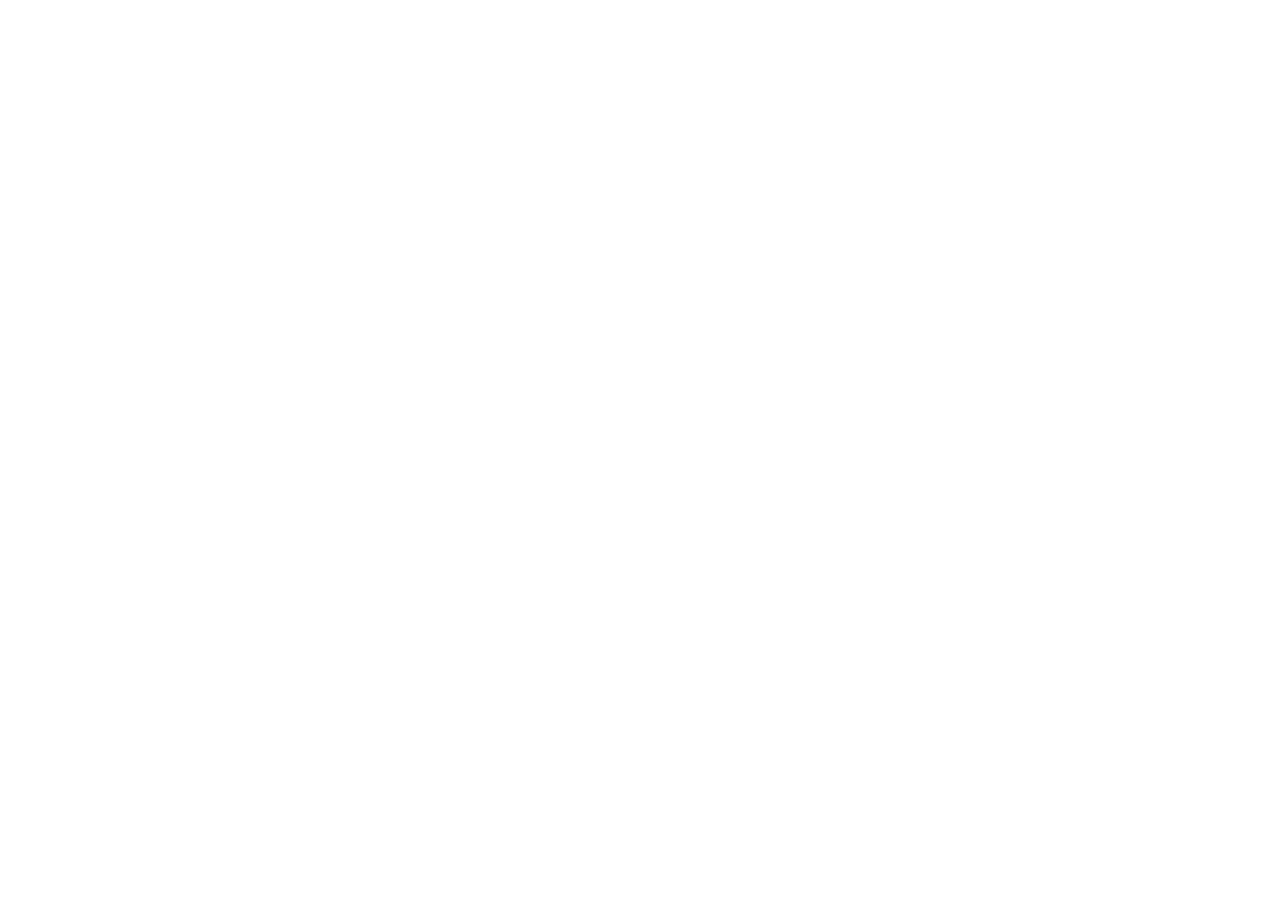
==== index.html @ 5454e30f "Release" ====
<!doctype html><html lang="en"><head><meta charset="utf-8"><meta name="viewport" content="width=device-width,initial-scale=1,shrink-to-fit=no"><meta name="theme-color" content="#000000"><link rel="manifest" href="/manifest.json"><link href="https://fonts.googleapis.com/css?family=Comfortaa" rel="stylesheet"><link rel="stylesheet" href="https://use.fontawesome.com/releases/v5.6.3/css/all.css" integrity="sha384-UHRtZLI+pbxtHCWp1t77Bi1L4ZtiqrqD80Kn4Z8NTSRyMA2Fd33n5dQ8lWUE00s/" crossorigin="anonymous"><title>Healthy Gym</title><script>!function(){var i=100;function n(){for(var n,t,o=document.querySelectorAll("*:not(.animate-in-done)[class^='animate-in'], *:not(.animate-in-done)[class*=' animate-in']"),e=0;e<o.length;e++)n=o[e],void 0,0<=(t=n.getBoundingClientRect()).top+i&&t.top+i<=window.innerHeight||0<=t.bottom+i&&t.bottom+i<=window.innerHeight||t.top+i<0&&t.bottom+i>window.innerHeight?(o[e].classList.remove("out-of-viewport"),o[e].classList.add("animate-in-done")):o[e].classList.add("out-of-viewport")}document.addEventListener("DOMContentLoaded",n),window.addEventListener("scroll",n)}()</script><link href="/static/css/main.126fe370.chunk.css" rel="stylesheet"></head><body><noscript>You need to enable JavaScript to run this app.</noscript><div id="root"></div><script>!function(l){function e(e){for(var r,t,n=e[0],o=e[1],u=e[2],f=0,i=[];f<n.length;f++)t=n[f],p[t]&&i.push(p[t][0]),p[t]=0;for(r in o)Object.prototype.hasOwnProperty.call(o,r)&&(l[r]=o[r]);for(s&&s(e);i.length;)i.shift()();return c.push.apply(c,u||[]),a()}function a(){for(var e,r=0;r<c.length;r++){for(var t=c[r],n=!0,o=1;o<t.length;o++){var u=t[o];0!==p[u]&&(n=!1)}n&&(c.splice(r--,1),e=f(f.s=t[0]))}return e}var t={},p={2:0},c=[];function f(e){if(t[e])return t[e].exports;var r=t[e]={i:e,l:!1,exports:{}};return l[e].call(r.exports,r,r.exports,f),r.l=!0,r.exports}f.m=l,f.c=t,f.d=function(e,r,t){f.o(e,r)||Object.defineProperty(e,r,{enumerable:!0,get:t})},f.r=function(e){"undefined"!=typeof Symbol&&Symbol.toStringTag&&Object.defineProperty(e,Symbol.toStringTag,{value:"Module"}),Object.defineProperty(e,"__esModule",{value:!0})},f.t=function(r,e){if(1&e&&(r=f(r)),8&e)return r;if(4&e&&"object"==typeof r&&r&&r.__esModule)return r;var t=Object.create(null);if(f.r(t),Object.defineProperty(t,"default",{enumerable:!0,value:r}),2&e&&"string"!=typeof r)for(var n in r)f.d(t,n,function(e){return r[e]}.bind(null,n));return t},f.n=function(e){var r=e&&e.__esModule?function(){return e.default}:function(){return e};return f.d(r,"a",r),r},f.o=function(e,r){return Object.prototype.hasOwnProperty.call(e,r)},f.p="/";var r=window.webpackJsonp=window.webpackJsonp||[],n=r.push.bind(r);r.push=e,r=r.slice();for(var o=0;o<r.length;o++)e(r[o]);var s=n;a()}([])</script><script src="/static/js/1.b391a55a.chunk.js"></script><script src="/static/js/main.8b184a71.chunk.js"></script></body><script src="https://code.jquery.com/jquery-3.3.1.min.js"></script><script src="https://cdnjs.cloudflare.com/ajax/libs/popper.js/1.14.3/umd/popper.min.js" integrity="sha384-ZMP7rVo3mIykV+2+9J3UJ46jBk0WLaUAdn689aCwoqbBJiSnjAK/l8WvCWPIPm49" crossorigin="anonymous"></script><script src="https://stackpath.bootstrapcdn.com/bootstrap/4.1.3/js/bootstrap.min.js" integrity="sha384-ChfqqxuZUCnJSK3+MXmPNIyE6ZbWh2IMqE241rYiqJxyMiZ6OW/JmZQ5stwEULTy" crossorigin="anonymous"></script></html>
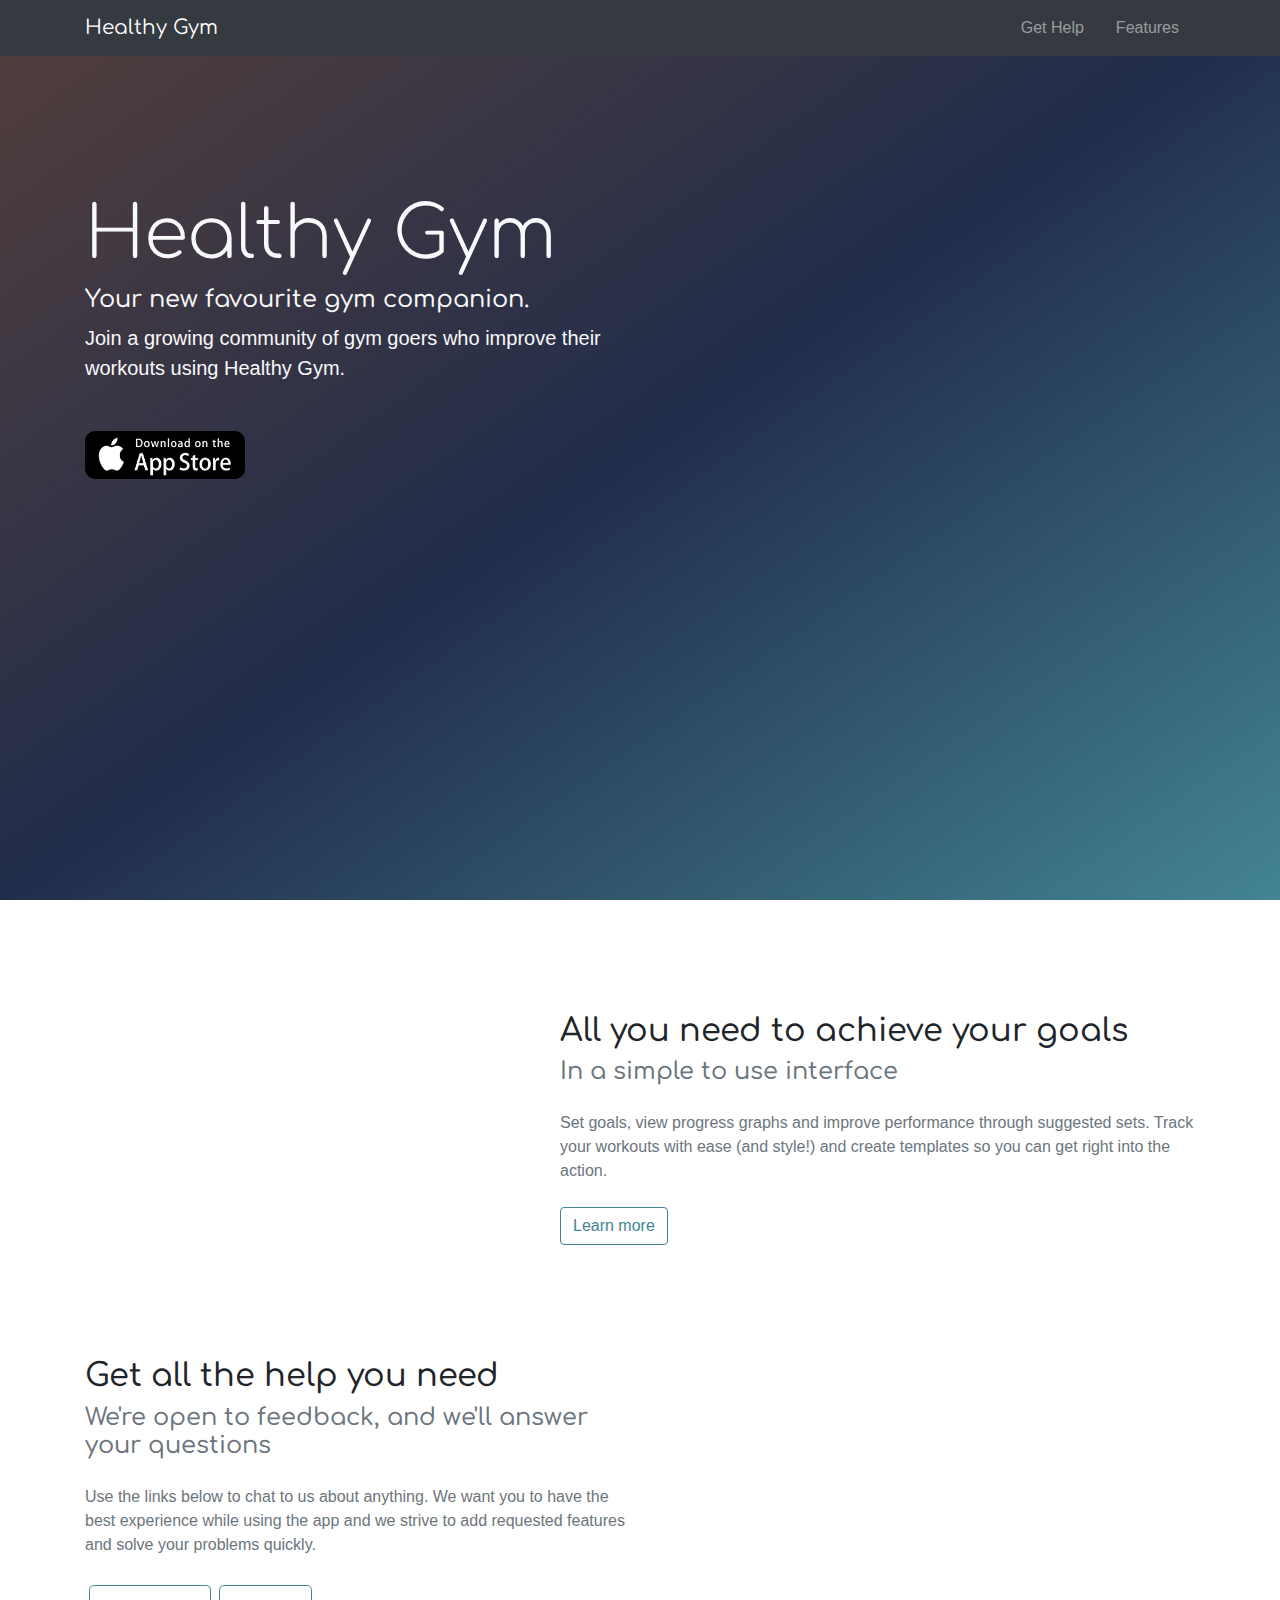
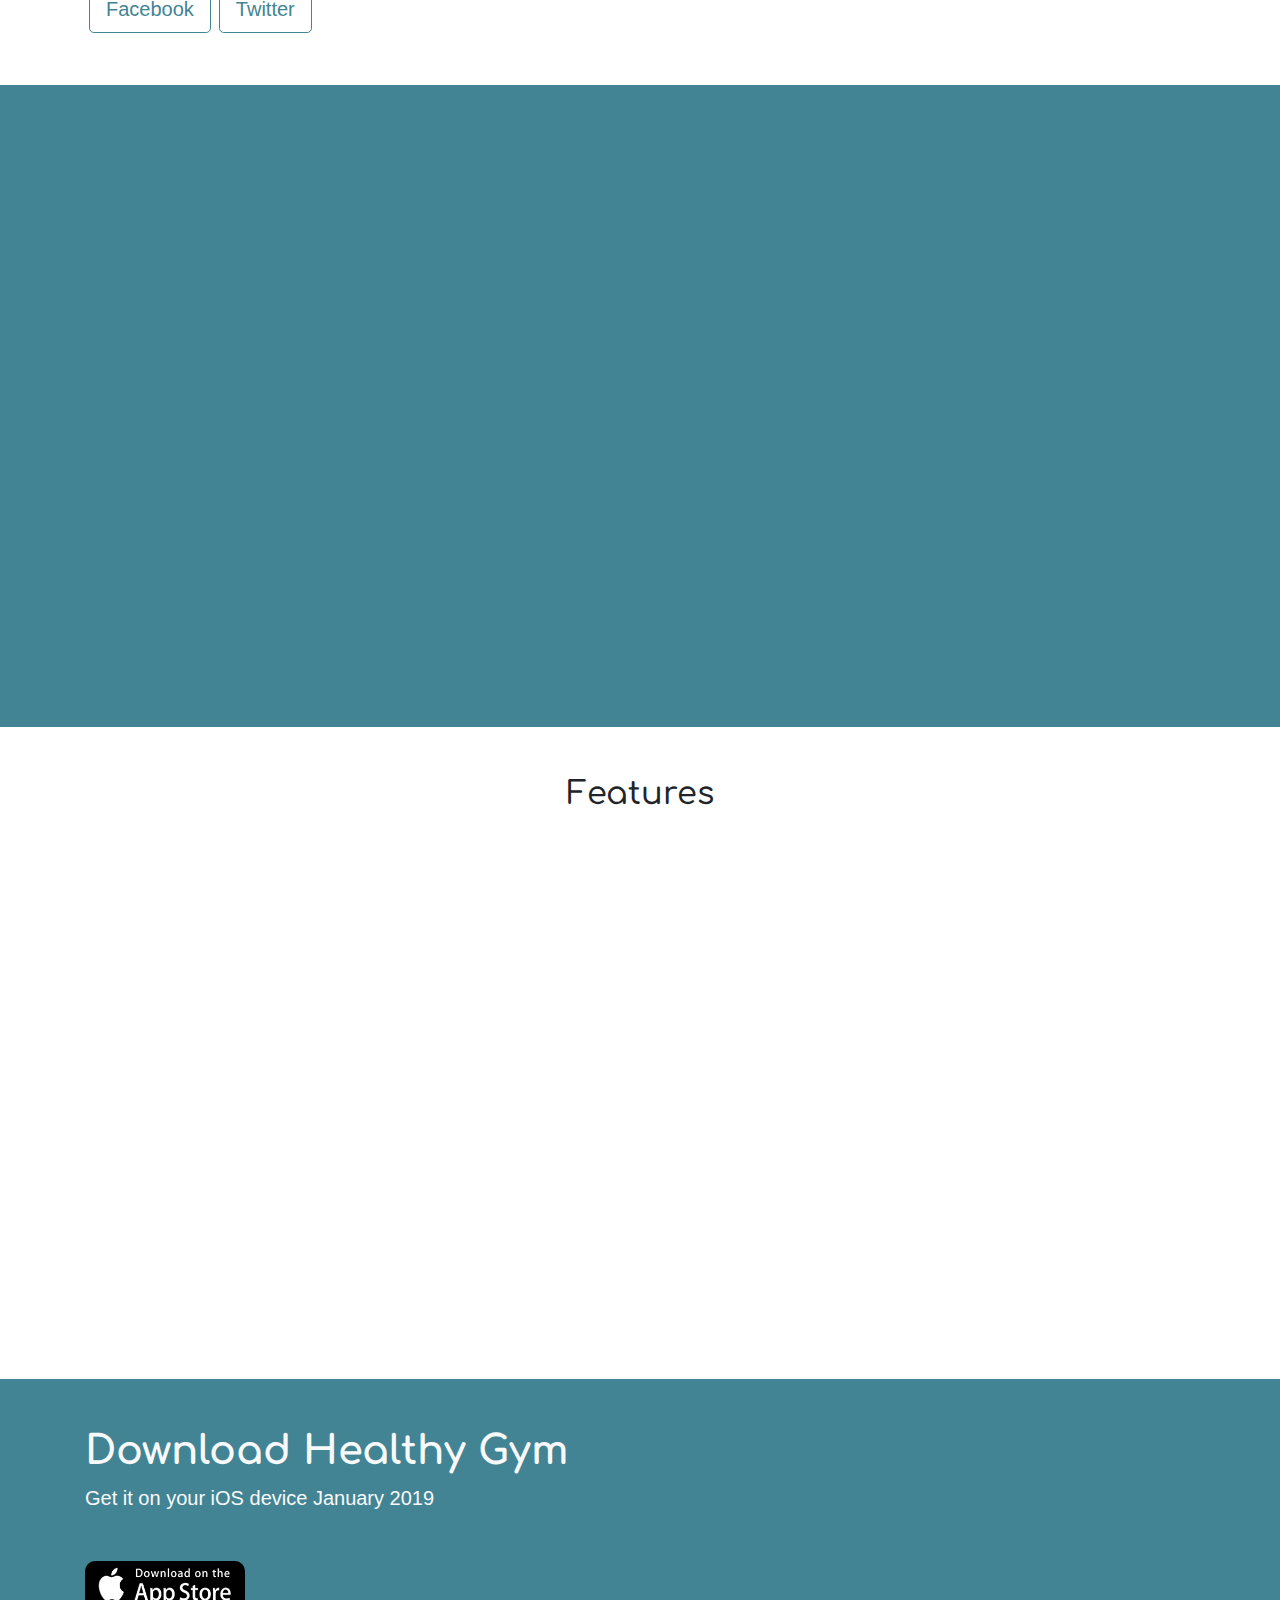
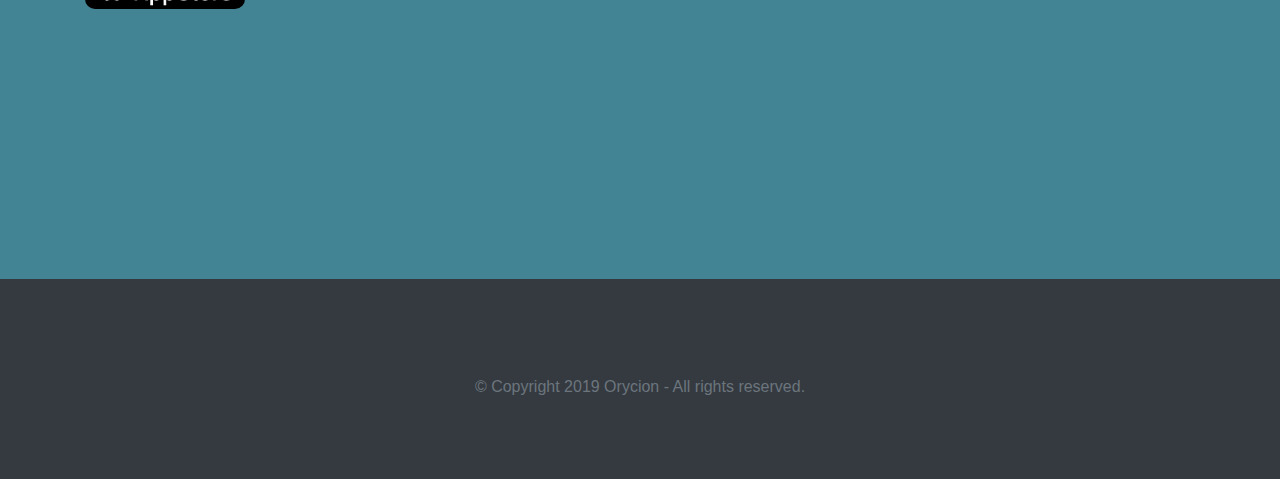
==== commit 1cf54003: "Updates" ====
--- a/index.html
+++ b/index.html
@@ -1 +1 @@
-<!doctype html><html lang="en"><head><meta charset="utf-8"><meta name="viewport" content="width=device-width,initial-scale=1,shrink-to-fit=no"><meta name="theme-color" content="#000000"><link rel="manifest" href="/manifest.json"><link href="https://fonts.googleapis.com/css?family=Comfortaa" rel="stylesheet"><link rel="stylesheet" href="https://use.fontawesome.com/releases/v5.6.3/css/all.css" integrity="sha384-UHRtZLI+pbxtHCWp1t77Bi1L4ZtiqrqD80Kn4Z8NTSRyMA2Fd33n5dQ8lWUE00s/" crossorigin="anonymous"><title>Healthy Gym</title><script>!function(){var i=100;function n(){for(var n,t,o=document.querySelectorAll("*:not(.animate-in-done)[class^='animate-in'], *:not(.animate-in-done)[class*=' animate-in']"),e=0;e<o.length;e++)n=o[e],void 0,0<=(t=n.getBoundingClientRect()).top+i&&t.top+i<=window.innerHeight||0<=t.bottom+i&&t.bottom+i<=window.innerHeight||t.top+i<0&&t.bottom+i>window.innerHeight?(o[e].classList.remove("out-of-viewport"),o[e].classList.add("animate-in-done")):o[e].classList.add("out-of-viewport")}document.addEventListener("DOMContentLoaded",n),window.addEventListener("scroll",n)}()</script><link href="/static/css/main.126fe370.chunk.css" rel="stylesheet"></head><body><noscript>You need to enable JavaScript to run this app.</noscript><div id="root"></div><script>!function(l){function e(e){for(var r,t,n=e[0],o=e[1],u=e[2],f=0,i=[];f<n.length;f++)t=n[f],p[t]&&i.push(p[t][0]),p[t]=0;for(r in o)Object.prototype.hasOwnProperty.call(o,r)&&(l[r]=o[r]);for(s&&s(e);i.length;)i.shift()();return c.push.apply(c,u||[]),a()}function a(){for(var e,r=0;r<c.length;r++){for(var t=c[r],n=!0,o=1;o<t.length;o++){var u=t[o];0!==p[u]&&(n=!1)}n&&(c.splice(r--,1),e=f(f.s=t[0]))}return e}var t={},p={2:0},c=[];function f(e){if(t[e])return t[e].exports;var r=t[e]={i:e,l:!1,exports:{}};return l[e].call(r.exports,r,r.exports,f),r.l=!0,r.exports}f.m=l,f.c=t,f.d=function(e,r,t){f.o(e,r)||Object.defineProperty(e,r,{enumerable:!0,get:t})},f.r=function(e){"undefined"!=typeof Symbol&&Symbol.toStringTag&&Object.defineProperty(e,Symbol.toStringTag,{value:"Module"}),Object.defineProperty(e,"__esModule",{value:!0})},f.t=function(r,e){if(1&e&&(r=f(r)),8&e)return r;if(4&e&&"object"==typeof r&&r&&r.__esModule)return r;var t=Object.create(null);if(f.r(t),Object.defineProperty(t,"default",{enumerable:!0,value:r}),2&e&&"string"!=typeof r)for(var n in r)f.d(t,n,function(e){return r[e]}.bind(null,n));return t},f.n=function(e){var r=e&&e.__esModule?function(){return e.default}:function(){return e};return f.d(r,"a",r),r},f.o=function(e,r){return Object.prototype.hasOwnProperty.call(e,r)},f.p="/";var r=window.webpackJsonp=window.webpackJsonp||[],n=r.push.bind(r);r.push=e,r=r.slice();for(var o=0;o<r.length;o++)e(r[o]);var s=n;a()}([])</script><script src="/static/js/1.b391a55a.chunk.js"></script><script src="/static/js/main.8b184a71.chunk.js"></script></body><script src="https://code.jquery.com/jquery-3.3.1.min.js"></script><script src="https://cdnjs.cloudflare.com/ajax/libs/popper.js/1.14.3/umd/popper.min.js" integrity="sha384-ZMP7rVo3mIykV+2+9J3UJ46jBk0WLaUAdn689aCwoqbBJiSnjAK/l8WvCWPIPm49" crossorigin="anonymous"></script><script src="https://stackpath.bootstrapcdn.com/bootstrap/4.1.3/js/bootstrap.min.js" integrity="sha384-ChfqqxuZUCnJSK3+MXmPNIyE6ZbWh2IMqE241rYiqJxyMiZ6OW/JmZQ5stwEULTy" crossorigin="anonymous"></script></html>+<!doctype html><html lang="en"><head><meta charset="utf-8"><meta name="viewport" content="width=device-width,initial-scale=1,shrink-to-fit=no"><meta name="theme-color" content="#000000"><link rel="manifest" href="/manifest.json"><link href="https://fonts.googleapis.com/css?family=Comfortaa" rel="stylesheet"><link rel="stylesheet" href="https://use.fontawesome.com/releases/v5.6.3/css/all.css" integrity="sha384-UHRtZLI+pbxtHCWp1t77Bi1L4ZtiqrqD80Kn4Z8NTSRyMA2Fd33n5dQ8lWUE00s/" crossorigin="anonymous"><title>Healthy Gym</title><script>!function(){var i=100;function n(){for(var n,t,o=document.querySelectorAll("*:not(.animate-in-done)[class^='animate-in'], *:not(.animate-in-done)[class*=' animate-in']"),e=0;e<o.length;e++)n=o[e],void 0,0<=(t=n.getBoundingClientRect()).top+i&&t.top+i<=window.innerHeight||0<=t.bottom+i&&t.bottom+i<=window.innerHeight||t.top+i<0&&t.bottom+i>window.innerHeight?(o[e].classList.remove("out-of-viewport"),o[e].classList.add("animate-in-done")):o[e].classList.add("out-of-viewport")}document.addEventListener("DOMContentLoaded",n),window.addEventListener("scroll",n)}()</script><script async src="https://www.googletagmanager.com/gtag/js?id=UA-132770025-1"></script><script>function gtag(){dataLayer.push(arguments)}window.dataLayer=window.dataLayer||[],gtag("js",new Date),gtag("config","UA-132770025-1")</script><link href="/static/css/main.637560a3.chunk.css" rel="stylesheet"></head><body><noscript>You need to enable JavaScript to run this app.</noscript><div id="root"></div><script>!function(f){function e(e){for(var t,r,n=e[0],o=e[1],u=e[2],l=0,a=[];l<n.length;l++)r=n[l],Object.prototype.hasOwnProperty.call(p,r)&&p[r]&&a.push(p[r][0]),p[r]=0;for(t in o)Object.prototype.hasOwnProperty.call(o,t)&&(f[t]=o[t]);for(s&&s(e);a.length;)a.shift()();return c.push.apply(c,u||[]),i()}function i(){for(var e,t=0;t<c.length;t++){for(var r=c[t],n=!0,o=1;o<r.length;o++){var u=r[o];0!==p[u]&&(n=!1)}n&&(c.splice(t--,1),e=l(l.s=r[0]))}return e}var r={},p={1:0},c=[];function l(e){if(r[e])return r[e].exports;var t=r[e]={i:e,l:!1,exports:{}};return f[e].call(t.exports,t,t.exports,l),t.l=!0,t.exports}l.m=f,l.c=r,l.d=function(e,t,r){l.o(e,t)||Object.defineProperty(e,t,{enumerable:!0,get:r})},l.r=function(e){"undefined"!=typeof Symbol&&Symbol.toStringTag&&Object.defineProperty(e,Symbol.toStringTag,{value:"Module"}),Object.defineProperty(e,"__esModule",{value:!0})},l.t=function(t,e){if(1&e&&(t=l(t)),8&e)return t;if(4&e&&"object"==typeof t&&t&&t.__esModule)return t;var r=Object.create(null);if(l.r(r),Object.defineProperty(r,"default",{enumerable:!0,value:t}),2&e&&"string"!=typeof t)for(var n in t)l.d(r,n,function(e){return t[e]}.bind(null,n));return r},l.n=function(e){var t=e&&e.__esModule?function(){return e.default}:function(){return e};return l.d(t,"a",t),t},l.o=function(e,t){return Object.prototype.hasOwnProperty.call(e,t)},l.p="/";var t=this["webpackJsonphealthy-gym"]=this["webpackJsonphealthy-gym"]||[],n=t.push.bind(t);t.push=e,t=t.slice();for(var o=0;o<t.length;o++)e(t[o]);var s=n;i()}([])</script><script src="/static/js/2.957ce3dd.chunk.js"></script><script src="/static/js/main.bd33fa80.chunk.js"></script></body><script src="https://code.jquery.com/jquery-3.3.1.min.js"></script><script src="https://cdnjs.cloudflare.com/ajax/libs/popper.js/1.14.3/umd/popper.min.js" integrity="sha384-ZMP7rVo3mIykV+2+9J3UJ46jBk0WLaUAdn689aCwoqbBJiSnjAK/l8WvCWPIPm49" crossorigin="anonymous"></script><script src="https://stackpath.bootstrapcdn.com/bootstrap/4.1.3/js/bootstrap.min.js" integrity="sha384-ChfqqxuZUCnJSK3+MXmPNIyE6ZbWh2IMqE241rYiqJxyMiZ6OW/JmZQ5stwEULTy" crossorigin="anonymous"></script></html>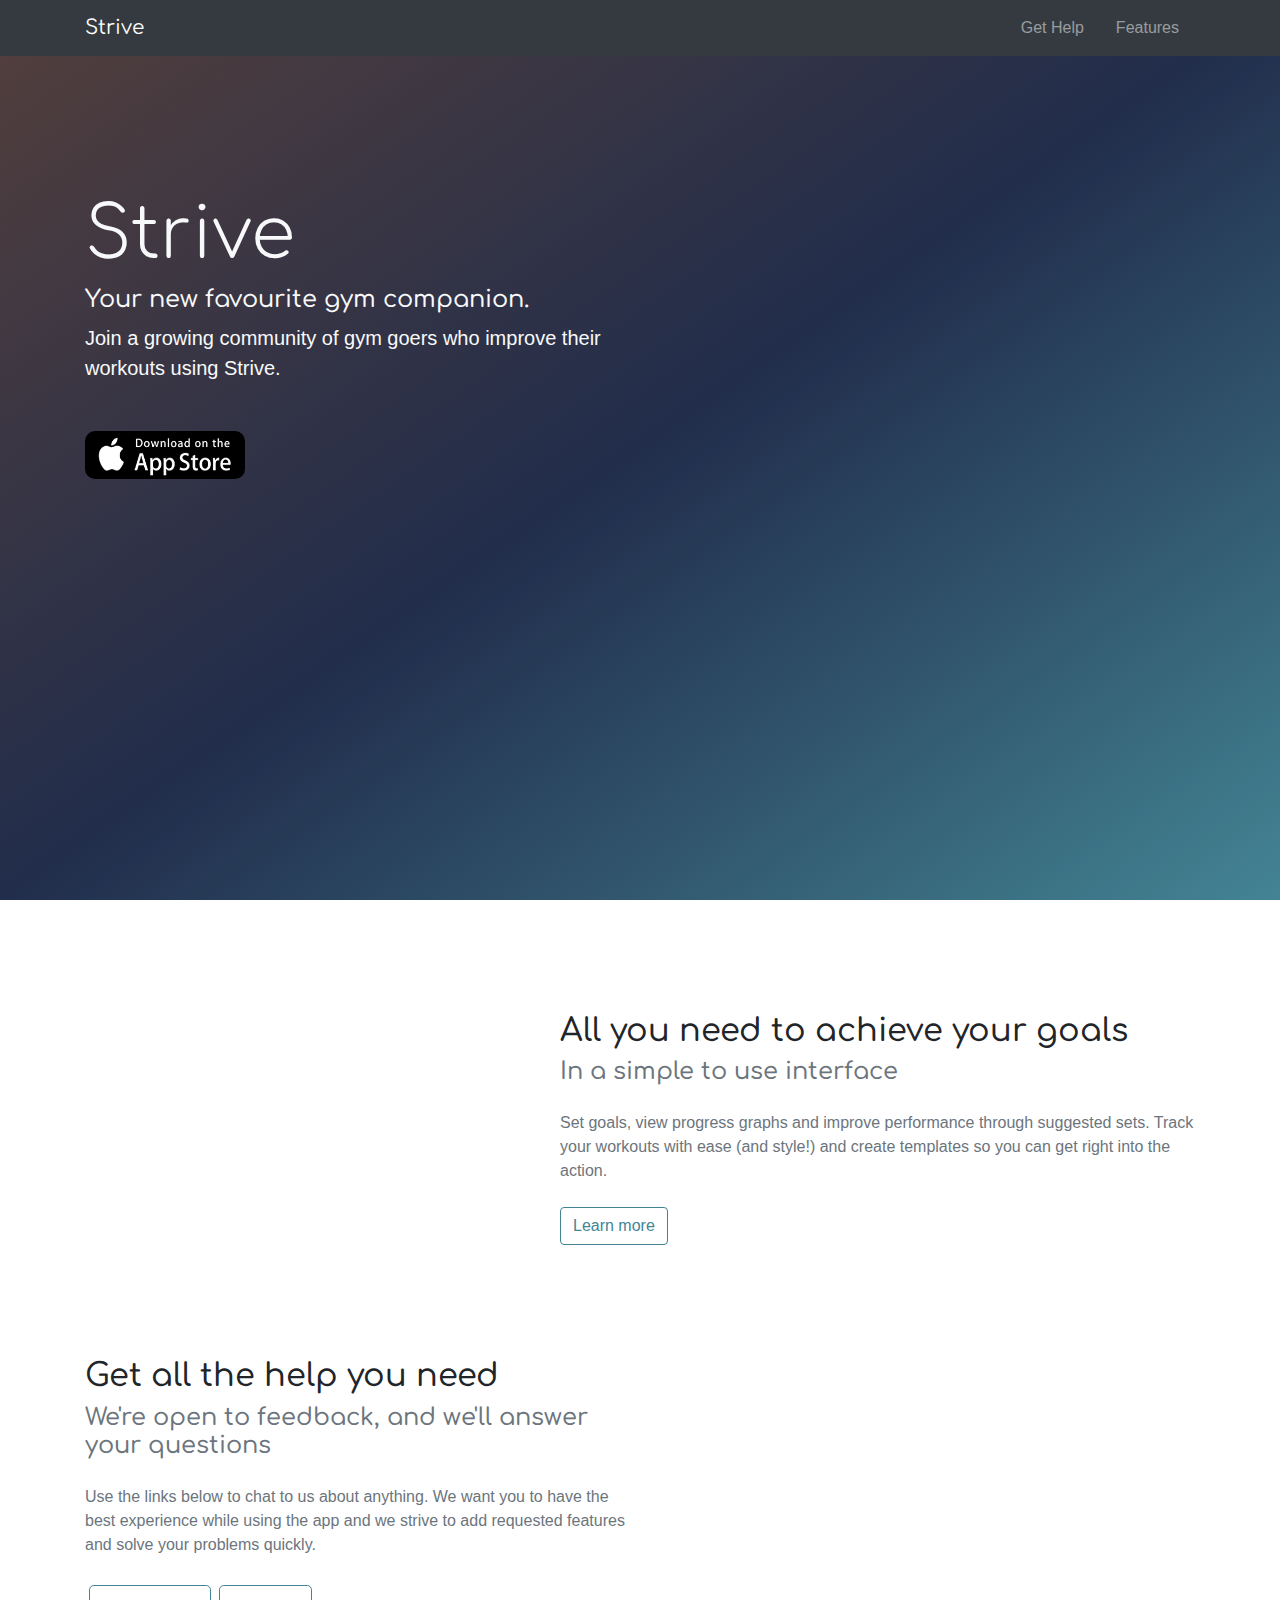
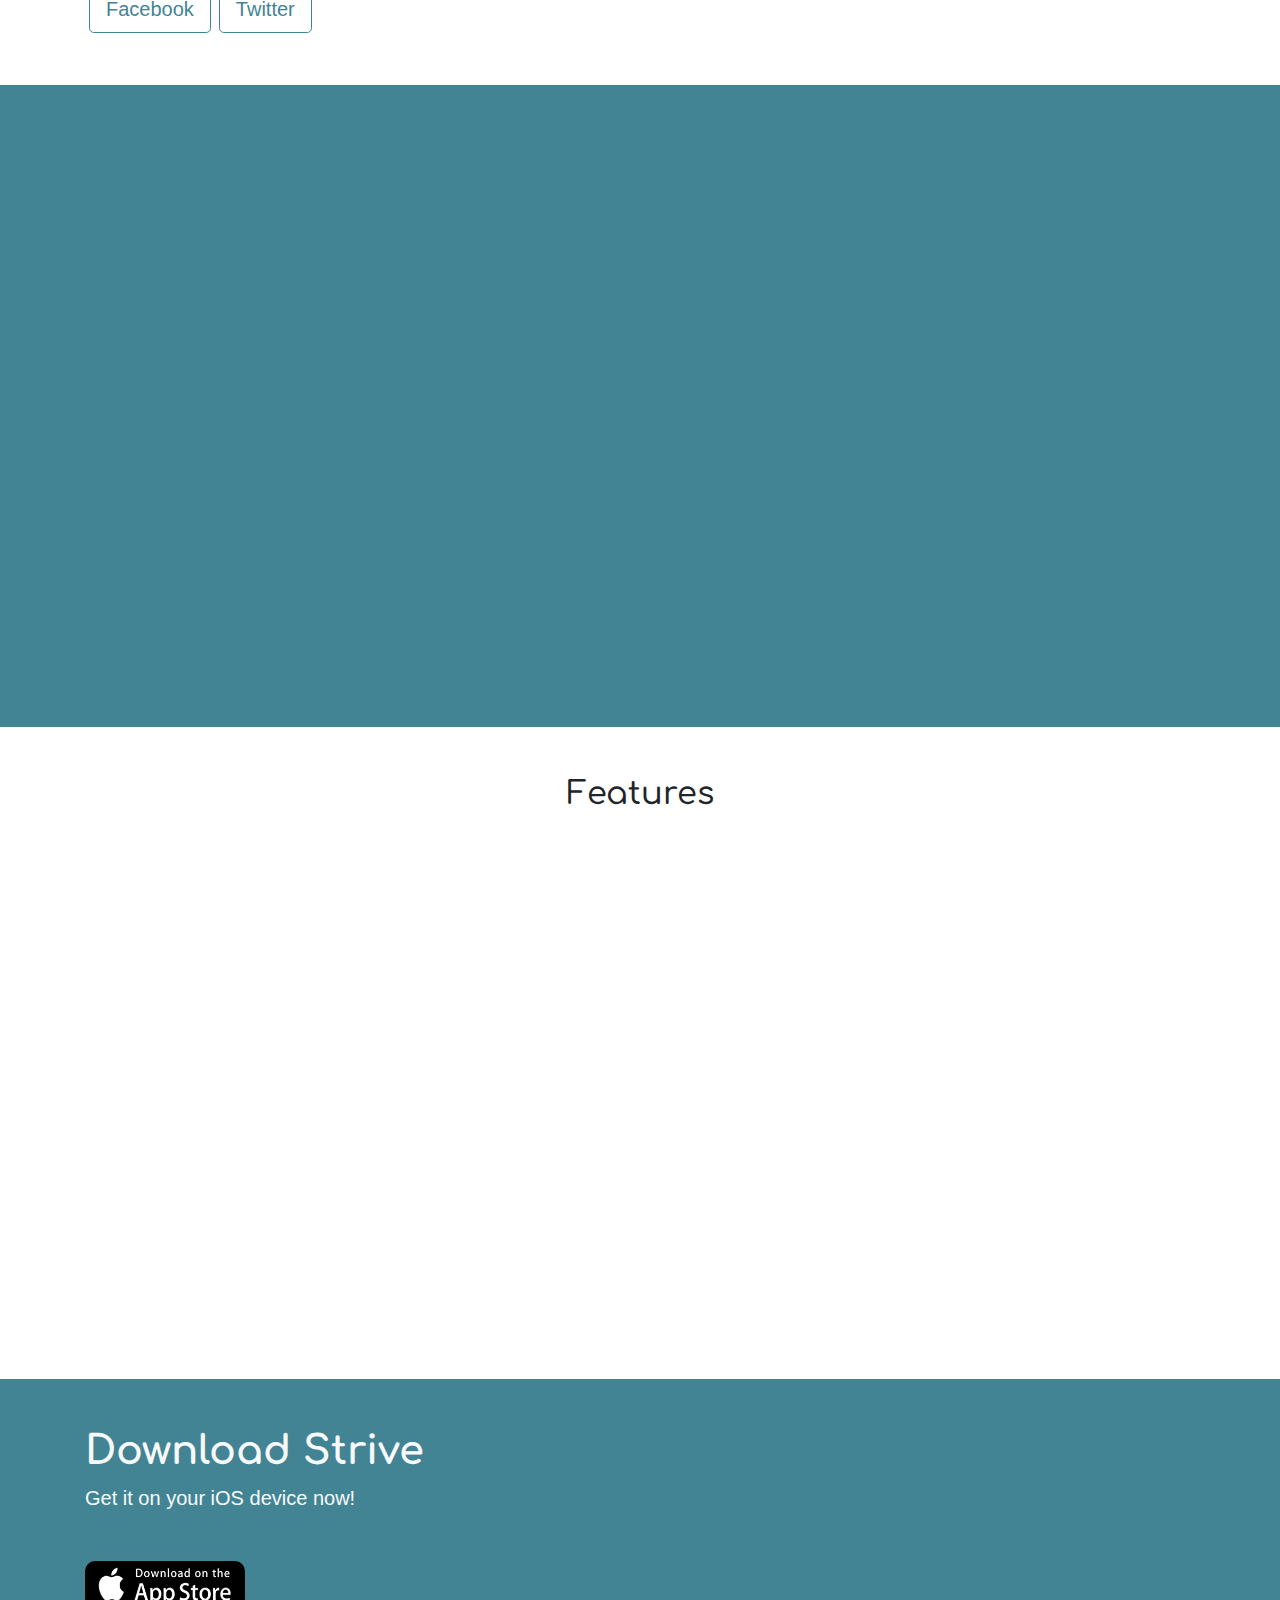
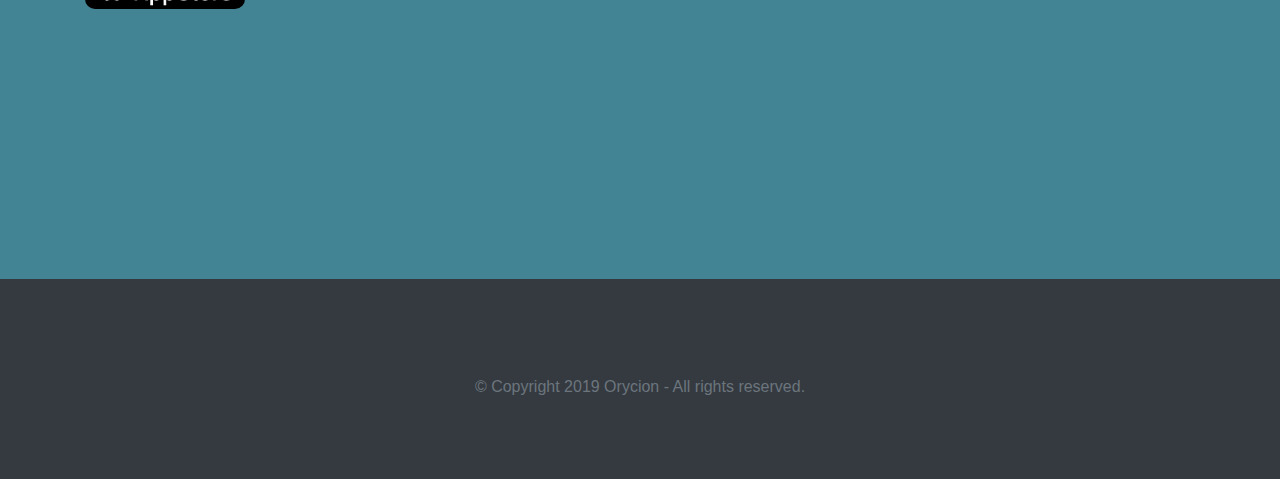
==== commit 5152639f: "Updates" ====
--- a/index.html
+++ b/index.html
@@ -1 +1 @@
-<!doctype html><html lang="en"><head><meta charset="utf-8"><meta name="viewport" content="width=device-width,initial-scale=1,shrink-to-fit=no"><meta name="theme-color" content="#000000"><link rel="manifest" href="/manifest.json"><link href="https://fonts.googleapis.com/css?family=Comfortaa" rel="stylesheet"><link rel="stylesheet" href="https://use.fontawesome.com/releases/v5.6.3/css/all.css" integrity="sha384-UHRtZLI+pbxtHCWp1t77Bi1L4ZtiqrqD80Kn4Z8NTSRyMA2Fd33n5dQ8lWUE00s/" crossorigin="anonymous"><title>Healthy Gym</title><script>!function(){var i=100;function n(){for(var n,t,o=document.querySelectorAll("*:not(.animate-in-done)[class^='animate-in'], *:not(.animate-in-done)[class*=' animate-in']"),e=0;e<o.length;e++)n=o[e],void 0,0<=(t=n.getBoundingClientRect()).top+i&&t.top+i<=window.innerHeight||0<=t.bottom+i&&t.bottom+i<=window.innerHeight||t.top+i<0&&t.bottom+i>window.innerHeight?(o[e].classList.remove("out-of-viewport"),o[e].classList.add("animate-in-done")):o[e].classList.add("out-of-viewport")}document.addEventListener("DOMContentLoaded",n),window.addEventListener("scroll",n)}()</script><script async src="https://www.googletagmanager.com/gtag/js?id=UA-132770025-1"></script><script>function gtag(){dataLayer.push(arguments)}window.dataLayer=window.dataLayer||[],gtag("js",new Date),gtag("config","UA-132770025-1")</script><link href="/static/css/main.637560a3.chunk.css" rel="stylesheet"></head><body><noscript>You need to enable JavaScript to run this app.</noscript><div id="root"></div><script>!function(f){function e(e){for(var t,r,n=e[0],o=e[1],u=e[2],l=0,a=[];l<n.length;l++)r=n[l],Object.prototype.hasOwnProperty.call(p,r)&&p[r]&&a.push(p[r][0]),p[r]=0;for(t in o)Object.prototype.hasOwnProperty.call(o,t)&&(f[t]=o[t]);for(s&&s(e);a.length;)a.shift()();return c.push.apply(c,u||[]),i()}function i(){for(var e,t=0;t<c.length;t++){for(var r=c[t],n=!0,o=1;o<r.length;o++){var u=r[o];0!==p[u]&&(n=!1)}n&&(c.splice(t--,1),e=l(l.s=r[0]))}return e}var r={},p={1:0},c=[];function l(e){if(r[e])return r[e].exports;var t=r[e]={i:e,l:!1,exports:{}};return f[e].call(t.exports,t,t.exports,l),t.l=!0,t.exports}l.m=f,l.c=r,l.d=function(e,t,r){l.o(e,t)||Object.defineProperty(e,t,{enumerable:!0,get:r})},l.r=function(e){"undefined"!=typeof Symbol&&Symbol.toStringTag&&Object.defineProperty(e,Symbol.toStringTag,{value:"Module"}),Object.defineProperty(e,"__esModule",{value:!0})},l.t=function(t,e){if(1&e&&(t=l(t)),8&e)return t;if(4&e&&"object"==typeof t&&t&&t.__esModule)return t;var r=Object.create(null);if(l.r(r),Object.defineProperty(r,"default",{enumerable:!0,value:t}),2&e&&"string"!=typeof t)for(var n in t)l.d(r,n,function(e){return t[e]}.bind(null,n));return r},l.n=function(e){var t=e&&e.__esModule?function(){return e.default}:function(){return e};return l.d(t,"a",t),t},l.o=function(e,t){return Object.prototype.hasOwnProperty.call(e,t)},l.p="/";var t=this["webpackJsonphealthy-gym"]=this["webpackJsonphealthy-gym"]||[],n=t.push.bind(t);t.push=e,t=t.slice();for(var o=0;o<t.length;o++)e(t[o]);var s=n;i()}([])</script><script src="/static/js/2.957ce3dd.chunk.js"></script><script src="/static/js/main.bd33fa80.chunk.js"></script></body><script src="https://code.jquery.com/jquery-3.3.1.min.js"></script><script src="https://cdnjs.cloudflare.com/ajax/libs/popper.js/1.14.3/umd/popper.min.js" integrity="sha384-ZMP7rVo3mIykV+2+9J3UJ46jBk0WLaUAdn689aCwoqbBJiSnjAK/l8WvCWPIPm49" crossorigin="anonymous"></script><script src="https://stackpath.bootstrapcdn.com/bootstrap/4.1.3/js/bootstrap.min.js" integrity="sha384-ChfqqxuZUCnJSK3+MXmPNIyE6ZbWh2IMqE241rYiqJxyMiZ6OW/JmZQ5stwEULTy" crossorigin="anonymous"></script></html>+<!doctype html><html lang="en"><head><meta charset="utf-8"><meta name="viewport" content="width=device-width,initial-scale=1,shrink-to-fit=no"><meta name="theme-color" content="#000000"><link rel="manifest" href="/manifest.json"><link href="https://fonts.googleapis.com/css?family=Comfortaa" rel="stylesheet"><link rel="stylesheet" href="https://use.fontawesome.com/releases/v5.6.3/css/all.css" integrity="sha384-UHRtZLI+pbxtHCWp1t77Bi1L4ZtiqrqD80Kn4Z8NTSRyMA2Fd33n5dQ8lWUE00s/" crossorigin="anonymous"><title>Strive</title><script>!function(){var i=100;function n(){for(var n,t,o=document.querySelectorAll("*:not(.animate-in-done)[class^='animate-in'], *:not(.animate-in-done)[class*=' animate-in']"),e=0;e<o.length;e++)n=o[e],void 0,0<=(t=n.getBoundingClientRect()).top+i&&t.top+i<=window.innerHeight||0<=t.bottom+i&&t.bottom+i<=window.innerHeight||t.top+i<0&&t.bottom+i>window.innerHeight?(o[e].classList.remove("out-of-viewport"),o[e].classList.add("animate-in-done")):o[e].classList.add("out-of-viewport")}document.addEventListener("DOMContentLoaded",n),window.addEventListener("scroll",n)}()</script><script async src="https://www.googletagmanager.com/gtag/js?id=UA-132770025-1"></script><script>function gtag(){dataLayer.push(arguments)}window.dataLayer=window.dataLayer||[],gtag("js",new Date),gtag("config","UA-132770025-1")</script><link href="/static/css/main.637560a3.chunk.css" rel="stylesheet"></head><body><noscript>You need to enable JavaScript to run this app.</noscript><div id="root"></div><script>!function(l){function e(e){for(var r,t,n=e[0],o=e[1],u=e[2],f=0,i=[];f<n.length;f++)t=n[f],Object.prototype.hasOwnProperty.call(p,t)&&p[t]&&i.push(p[t][0]),p[t]=0;for(r in o)Object.prototype.hasOwnProperty.call(o,r)&&(l[r]=o[r]);for(s&&s(e);i.length;)i.shift()();return c.push.apply(c,u||[]),a()}function a(){for(var e,r=0;r<c.length;r++){for(var t=c[r],n=!0,o=1;o<t.length;o++){var u=t[o];0!==p[u]&&(n=!1)}n&&(c.splice(r--,1),e=f(f.s=t[0]))}return e}var t={},p={1:0},c=[];function f(e){if(t[e])return t[e].exports;var r=t[e]={i:e,l:!1,exports:{}};return l[e].call(r.exports,r,r.exports,f),r.l=!0,r.exports}f.m=l,f.c=t,f.d=function(e,r,t){f.o(e,r)||Object.defineProperty(e,r,{enumerable:!0,get:t})},f.r=function(e){"undefined"!=typeof Symbol&&Symbol.toStringTag&&Object.defineProperty(e,Symbol.toStringTag,{value:"Module"}),Object.defineProperty(e,"__esModule",{value:!0})},f.t=function(r,e){if(1&e&&(r=f(r)),8&e)return r;if(4&e&&"object"==typeof r&&r&&r.__esModule)return r;var t=Object.create(null);if(f.r(t),Object.defineProperty(t,"default",{enumerable:!0,value:r}),2&e&&"string"!=typeof r)for(var n in r)f.d(t,n,function(e){return r[e]}.bind(null,n));return t},f.n=function(e){var r=e&&e.__esModule?function(){return e.default}:function(){return e};return f.d(r,"a",r),r},f.o=function(e,r){return Object.prototype.hasOwnProperty.call(e,r)},f.p="/";var r=this["webpackJsonpstrive-frontend"]=this["webpackJsonpstrive-frontend"]||[],n=r.push.bind(r);r.push=e,r=r.slice();for(var o=0;o<r.length;o++)e(r[o]);var s=n;a()}([])</script><script src="/static/js/2.d9a7db3f.chunk.js"></script><script src="/static/js/main.48a917b1.chunk.js"></script></body><script src="https://code.jquery.com/jquery-3.3.1.min.js"></script><script src="https://cdnjs.cloudflare.com/ajax/libs/popper.js/1.14.3/umd/popper.min.js" integrity="sha384-ZMP7rVo3mIykV+2+9J3UJ46jBk0WLaUAdn689aCwoqbBJiSnjAK/l8WvCWPIPm49" crossorigin="anonymous"></script><script src="https://stackpath.bootstrapcdn.com/bootstrap/4.1.3/js/bootstrap.min.js" integrity="sha384-ChfqqxuZUCnJSK3+MXmPNIyE6ZbWh2IMqE241rYiqJxyMiZ6OW/JmZQ5stwEULTy" crossorigin="anonymous"></script></html>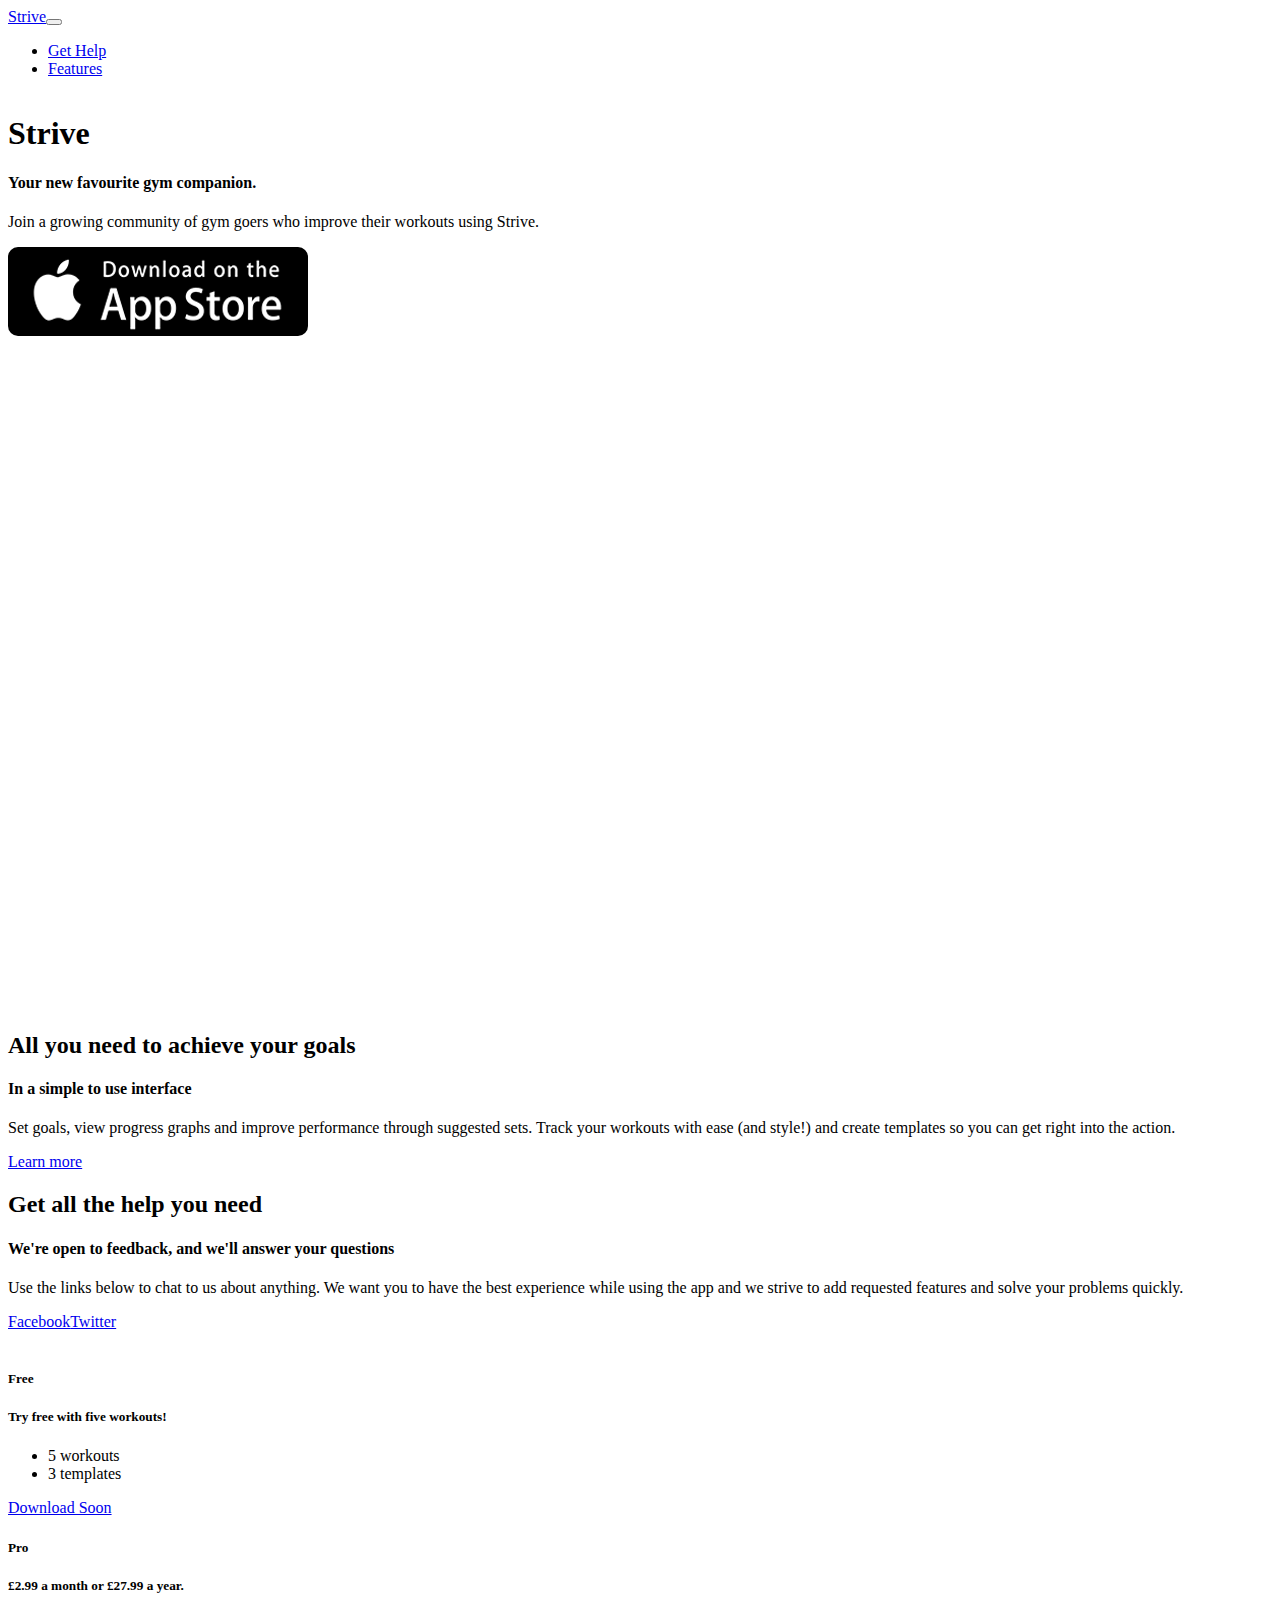
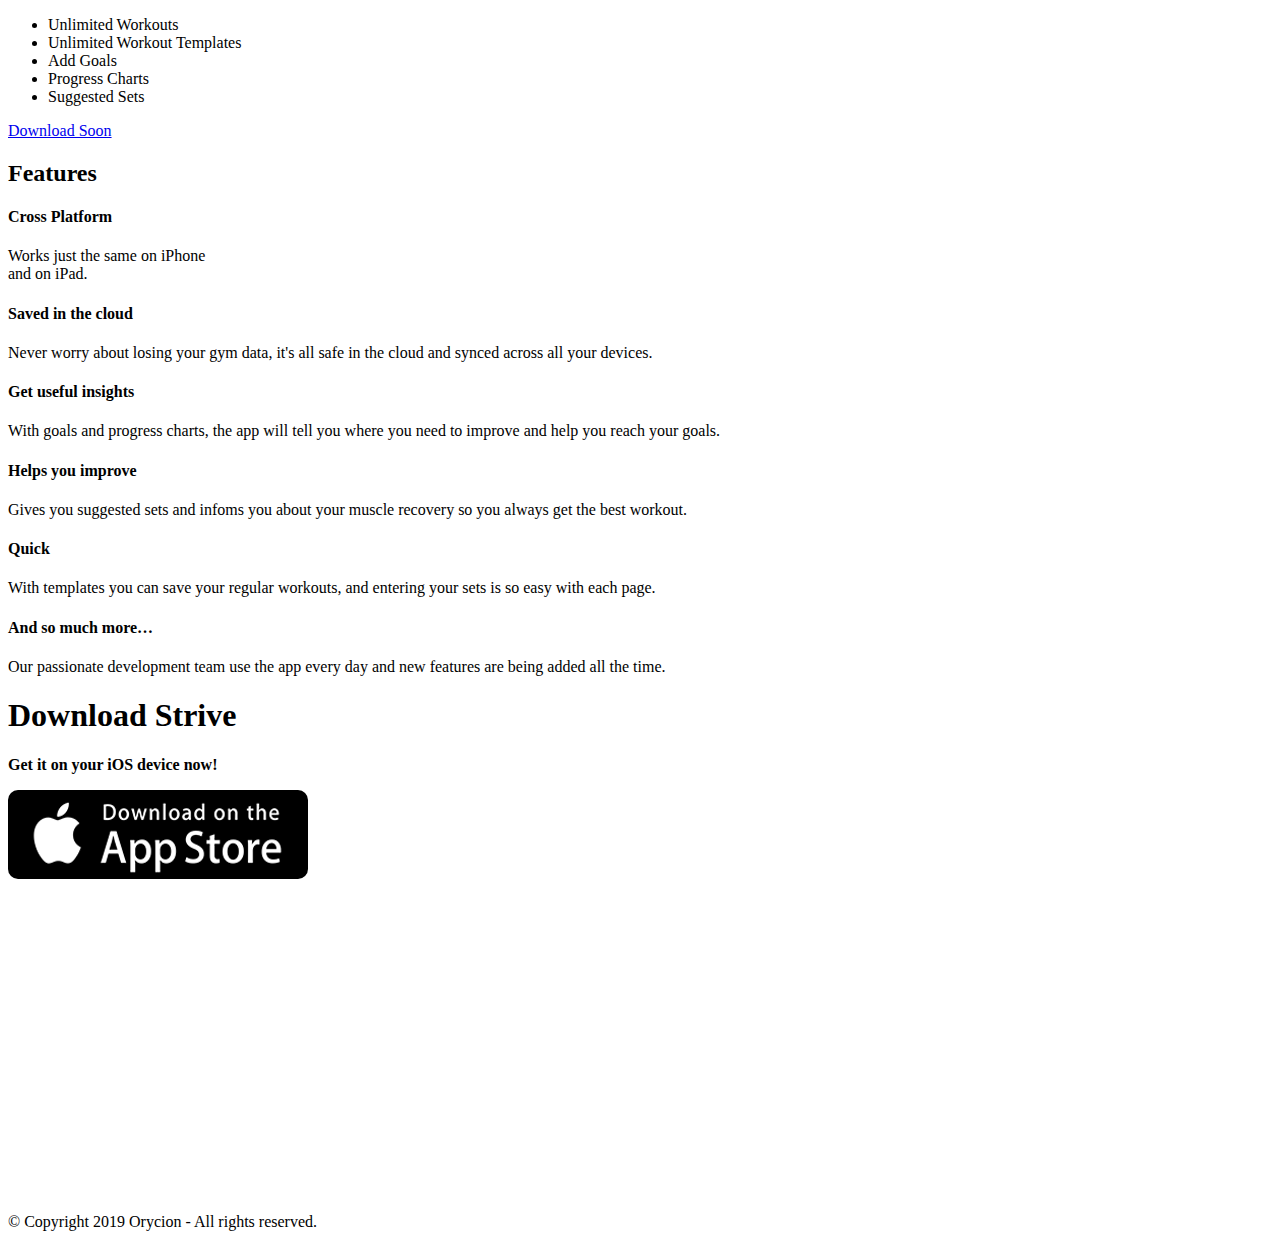
==== commit 54284cb0: "Updates" ====
--- a/index.html
+++ b/index.html
@@ -1 +1 @@
-<!doctype html><html lang="en"><head><meta charset="utf-8"><meta name="viewport" content="width=device-width,initial-scale=1,shrink-to-fit=no"><meta name="theme-color" content="#000000"><link rel="manifest" href="/manifest.json"><link href="https://fonts.googleapis.com/css?family=Comfortaa" rel="stylesheet"><link rel="stylesheet" href="https://use.fontawesome.com/releases/v5.6.3/css/all.css" integrity="sha384-UHRtZLI+pbxtHCWp1t77Bi1L4ZtiqrqD80Kn4Z8NTSRyMA2Fd33n5dQ8lWUE00s/" crossorigin="anonymous"><title>Strive</title><script>!function(){var i=100;function n(){for(var n,t,o=document.querySelectorAll("*:not(.animate-in-done)[class^='animate-in'], *:not(.animate-in-done)[class*=' animate-in']"),e=0;e<o.length;e++)n=o[e],void 0,0<=(t=n.getBoundingClientRect()).top+i&&t.top+i<=window.innerHeight||0<=t.bottom+i&&t.bottom+i<=window.innerHeight||t.top+i<0&&t.bottom+i>window.innerHeight?(o[e].classList.remove("out-of-viewport"),o[e].classList.add("animate-in-done")):o[e].classList.add("out-of-viewport")}document.addEventListener("DOMContentLoaded",n),window.addEventListener("scroll",n)}()</script><script async src="https://www.googletagmanager.com/gtag/js?id=UA-132770025-1"></script><script>function gtag(){dataLayer.push(arguments)}window.dataLayer=window.dataLayer||[],gtag("js",new Date),gtag("config","UA-132770025-1")</script><link href="/static/css/main.637560a3.chunk.css" rel="stylesheet"></head><body><noscript>You need to enable JavaScript to run this app.</noscript><div id="root"></div><script>!function(l){function e(e){for(var r,t,n=e[0],o=e[1],u=e[2],f=0,i=[];f<n.length;f++)t=n[f],Object.prototype.hasOwnProperty.call(p,t)&&p[t]&&i.push(p[t][0]),p[t]=0;for(r in o)Object.prototype.hasOwnProperty.call(o,r)&&(l[r]=o[r]);for(s&&s(e);i.length;)i.shift()();return c.push.apply(c,u||[]),a()}function a(){for(var e,r=0;r<c.length;r++){for(var t=c[r],n=!0,o=1;o<t.length;o++){var u=t[o];0!==p[u]&&(n=!1)}n&&(c.splice(r--,1),e=f(f.s=t[0]))}return e}var t={},p={1:0},c=[];function f(e){if(t[e])return t[e].exports;var r=t[e]={i:e,l:!1,exports:{}};return l[e].call(r.exports,r,r.exports,f),r.l=!0,r.exports}f.m=l,f.c=t,f.d=function(e,r,t){f.o(e,r)||Object.defineProperty(e,r,{enumerable:!0,get:t})},f.r=function(e){"undefined"!=typeof Symbol&&Symbol.toStringTag&&Object.defineProperty(e,Symbol.toStringTag,{value:"Module"}),Object.defineProperty(e,"__esModule",{value:!0})},f.t=function(r,e){if(1&e&&(r=f(r)),8&e)return r;if(4&e&&"object"==typeof r&&r&&r.__esModule)return r;var t=Object.create(null);if(f.r(t),Object.defineProperty(t,"default",{enumerable:!0,value:r}),2&e&&"string"!=typeof r)for(var n in r)f.d(t,n,function(e){return r[e]}.bind(null,n));return t},f.n=function(e){var r=e&&e.__esModule?function(){return e.default}:function(){return e};return f.d(r,"a",r),r},f.o=function(e,r){return Object.prototype.hasOwnProperty.call(e,r)},f.p="/";var r=this["webpackJsonpstrive-frontend"]=this["webpackJsonpstrive-frontend"]||[],n=r.push.bind(r);r.push=e,r=r.slice();for(var o=0;o<r.length;o++)e(r[o]);var s=n;a()}([])</script><script src="/static/js/2.d9a7db3f.chunk.js"></script><script src="/static/js/main.48a917b1.chunk.js"></script></body><script src="https://code.jquery.com/jquery-3.3.1.min.js"></script><script src="https://cdnjs.cloudflare.com/ajax/libs/popper.js/1.14.3/umd/popper.min.js" integrity="sha384-ZMP7rVo3mIykV+2+9J3UJ46jBk0WLaUAdn689aCwoqbBJiSnjAK/l8WvCWPIPm49" crossorigin="anonymous"></script><script src="https://stackpath.bootstrapcdn.com/bootstrap/4.1.3/js/bootstrap.min.js" integrity="sha384-ChfqqxuZUCnJSK3+MXmPNIyE6ZbWh2IMqE241rYiqJxyMiZ6OW/JmZQ5stwEULTy" crossorigin="anonymous"></script></html>+<!doctype html><html lang="en"><head><meta charset="utf-8"><meta name="viewport" content="width=device-width,initial-scale=1,shrink-to-fit=no"><meta name="theme-color" content="#000000"><link rel="manifest" href="/manifest.json"><link href="https://fonts.googleapis.com/css?family=Comfortaa" rel="stylesheet"><link rel="stylesheet" href="https://use.fontawesome.com/releases/v5.6.3/css/all.css" integrity="sha384-UHRtZLI+pbxtHCWp1t77Bi1L4ZtiqrqD80Kn4Z8NTSRyMA2Fd33n5dQ8lWUE00s/" crossorigin="anonymous"><title>Strive</title><script>!function(){var i=100;function n(){for(var n,t,o=document.querySelectorAll("*:not(.animate-in-done)[class^='animate-in'], *:not(.animate-in-done)[class*=' animate-in']"),e=0;e<o.length;e++)n=o[e],void 0,0<=(t=n.getBoundingClientRect()).top+i&&t.top+i<=window.innerHeight||0<=t.bottom+i&&t.bottom+i<=window.innerHeight||t.top+i<0&&t.bottom+i>window.innerHeight?(o[e].classList.remove("out-of-viewport"),o[e].classList.add("animate-in-done")):o[e].classList.add("out-of-viewport")}document.addEventListener("DOMContentLoaded",n),window.addEventListener("scroll",n)}()</script><script async src="https://www.googletagmanager.com/gtag/js?id=UA-132770025-1"></script><script>function gtag(){dataLayer.push(arguments)}window.dataLayer=window.dataLayer||[],gtag("js",new Date),gtag("config","UA-132770025-1")</script><link href="/static/css/main.aae90afc.chunk.css" rel="stylesheet"></head><body><noscript>You need to enable JavaScript to run this app.</noscript><div id="root"></div><script>!function(l){function e(e){for(var r,t,n=e[0],o=e[1],u=e[2],f=0,i=[];f<n.length;f++)t=n[f],Object.prototype.hasOwnProperty.call(p,t)&&p[t]&&i.push(p[t][0]),p[t]=0;for(r in o)Object.prototype.hasOwnProperty.call(o,r)&&(l[r]=o[r]);for(s&&s(e);i.length;)i.shift()();return c.push.apply(c,u||[]),a()}function a(){for(var e,r=0;r<c.length;r++){for(var t=c[r],n=!0,o=1;o<t.length;o++){var u=t[o];0!==p[u]&&(n=!1)}n&&(c.splice(r--,1),e=f(f.s=t[0]))}return e}var t={},p={1:0},c=[];function f(e){if(t[e])return t[e].exports;var r=t[e]={i:e,l:!1,exports:{}};return l[e].call(r.exports,r,r.exports,f),r.l=!0,r.exports}f.m=l,f.c=t,f.d=function(e,r,t){f.o(e,r)||Object.defineProperty(e,r,{enumerable:!0,get:t})},f.r=function(e){"undefined"!=typeof Symbol&&Symbol.toStringTag&&Object.defineProperty(e,Symbol.toStringTag,{value:"Module"}),Object.defineProperty(e,"__esModule",{value:!0})},f.t=function(r,e){if(1&e&&(r=f(r)),8&e)return r;if(4&e&&"object"==typeof r&&r&&r.__esModule)return r;var t=Object.create(null);if(f.r(t),Object.defineProperty(t,"default",{enumerable:!0,value:r}),2&e&&"string"!=typeof r)for(var n in r)f.d(t,n,function(e){return r[e]}.bind(null,n));return t},f.n=function(e){var r=e&&e.__esModule?function(){return e.default}:function(){return e};return f.d(r,"a",r),r},f.o=function(e,r){return Object.prototype.hasOwnProperty.call(e,r)},f.p="/";var r=this["webpackJsonpstrive-frontend"]=this["webpackJsonpstrive-frontend"]||[],n=r.push.bind(r);r.push=e,r=r.slice();for(var o=0;o<r.length;o++)e(r[o]);var s=n;a()}([])</script><script src="/static/js/2.d9a7db3f.chunk.js"></script><script src="/static/js/main.6fbaeccc.chunk.js"></script></body><script src="https://code.jquery.com/jquery-3.3.1.min.js"></script><script src="https://cdnjs.cloudflare.com/ajax/libs/popper.js/1.14.3/umd/popper.min.js" integrity="sha384-ZMP7rVo3mIykV+2+9J3UJ46jBk0WLaUAdn689aCwoqbBJiSnjAK/l8WvCWPIPm49" crossorigin="anonymous"></script><script src="https://stackpath.bootstrapcdn.com/bootstrap/4.1.3/js/bootstrap.min.js" integrity="sha384-ChfqqxuZUCnJSK3+MXmPNIyE6ZbWh2IMqE241rYiqJxyMiZ6OW/JmZQ5stwEULTy" crossorigin="anonymous"></script></html>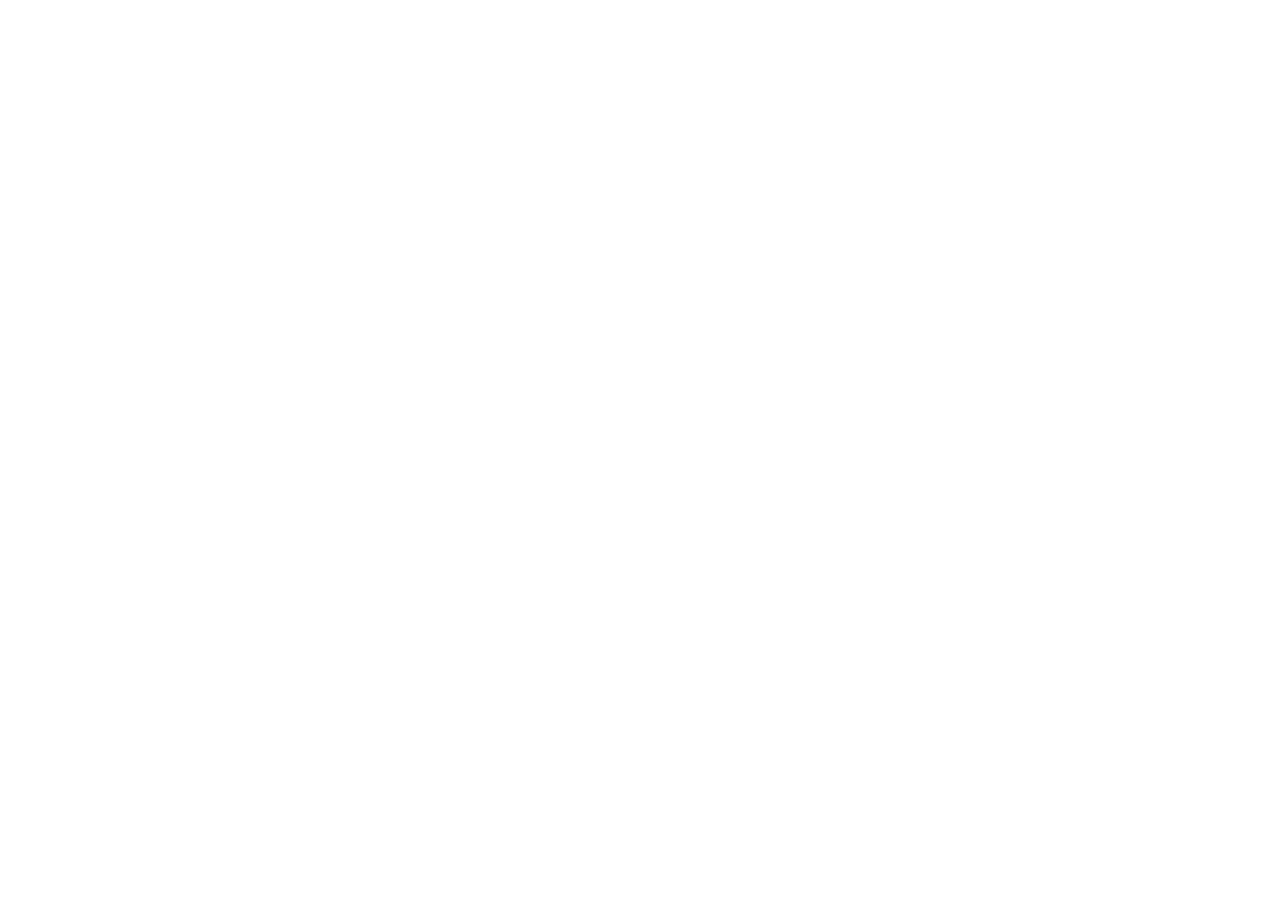
==== commit 3feafafc: "Updates" ====
--- a/index.html
+++ b/index.html
@@ -1 +1 @@
-<!doctype html><html lang="en"><head><meta charset="utf-8"><meta name="viewport" content="width=device-width,initial-scale=1,shrink-to-fit=no"><meta name="theme-color" content="#000000"><link rel="manifest" href="/manifest.json"><link href="https://fonts.googleapis.com/css?family=Comfortaa" rel="stylesheet"><link rel="stylesheet" href="https://use.fontawesome.com/releases/v5.6.3/css/all.css" integrity="sha384-UHRtZLI+pbxtHCWp1t77Bi1L4ZtiqrqD80Kn4Z8NTSRyMA2Fd33n5dQ8lWUE00s/" crossorigin="anonymous"><title>Strive</title><script>!function(){var i=100;function n(){for(var n,t,o=document.querySelectorAll("*:not(.animate-in-done)[class^='animate-in'], *:not(.animate-in-done)[class*=' animate-in']"),e=0;e<o.length;e++)n=o[e],void 0,0<=(t=n.getBoundingClientRect()).top+i&&t.top+i<=window.innerHeight||0<=t.bottom+i&&t.bottom+i<=window.innerHeight||t.top+i<0&&t.bottom+i>window.innerHeight?(o[e].classList.remove("out-of-viewport"),o[e].classList.add("animate-in-done")):o[e].classList.add("out-of-viewport")}document.addEventListener("DOMContentLoaded",n),window.addEventListener("scroll",n)}()</script><script async src="https://www.googletagmanager.com/gtag/js?id=UA-132770025-1"></script><script>function gtag(){dataLayer.push(arguments)}window.dataLayer=window.dataLayer||[],gtag("js",new Date),gtag("config","UA-132770025-1")</script><link href="/static/css/main.aae90afc.chunk.css" rel="stylesheet"></head><body><noscript>You need to enable JavaScript to run this app.</noscript><div id="root"></div><script>!function(l){function e(e){for(var r,t,n=e[0],o=e[1],u=e[2],f=0,i=[];f<n.length;f++)t=n[f],Object.prototype.hasOwnProperty.call(p,t)&&p[t]&&i.push(p[t][0]),p[t]=0;for(r in o)Object.prototype.hasOwnProperty.call(o,r)&&(l[r]=o[r]);for(s&&s(e);i.length;)i.shift()();return c.push.apply(c,u||[]),a()}function a(){for(var e,r=0;r<c.length;r++){for(var t=c[r],n=!0,o=1;o<t.length;o++){var u=t[o];0!==p[u]&&(n=!1)}n&&(c.splice(r--,1),e=f(f.s=t[0]))}return e}var t={},p={1:0},c=[];function f(e){if(t[e])return t[e].exports;var r=t[e]={i:e,l:!1,exports:{}};return l[e].call(r.exports,r,r.exports,f),r.l=!0,r.exports}f.m=l,f.c=t,f.d=function(e,r,t){f.o(e,r)||Object.defineProperty(e,r,{enumerable:!0,get:t})},f.r=function(e){"undefined"!=typeof Symbol&&Symbol.toStringTag&&Object.defineProperty(e,Symbol.toStringTag,{value:"Module"}),Object.defineProperty(e,"__esModule",{value:!0})},f.t=function(r,e){if(1&e&&(r=f(r)),8&e)return r;if(4&e&&"object"==typeof r&&r&&r.__esModule)return r;var t=Object.create(null);if(f.r(t),Object.defineProperty(t,"default",{enumerable:!0,value:r}),2&e&&"string"!=typeof r)for(var n in r)f.d(t,n,function(e){return r[e]}.bind(null,n));return t},f.n=function(e){var r=e&&e.__esModule?function(){return e.default}:function(){return e};return f.d(r,"a",r),r},f.o=function(e,r){return Object.prototype.hasOwnProperty.call(e,r)},f.p="/";var r=this["webpackJsonpstrive-frontend"]=this["webpackJsonpstrive-frontend"]||[],n=r.push.bind(r);r.push=e,r=r.slice();for(var o=0;o<r.length;o++)e(r[o]);var s=n;a()}([])</script><script src="/static/js/2.d9a7db3f.chunk.js"></script><script src="/static/js/main.6fbaeccc.chunk.js"></script></body><script src="https://code.jquery.com/jquery-3.3.1.min.js"></script><script src="https://cdnjs.cloudflare.com/ajax/libs/popper.js/1.14.3/umd/popper.min.js" integrity="sha384-ZMP7rVo3mIykV+2+9J3UJ46jBk0WLaUAdn689aCwoqbBJiSnjAK/l8WvCWPIPm49" crossorigin="anonymous"></script><script src="https://stackpath.bootstrapcdn.com/bootstrap/4.1.3/js/bootstrap.min.js" integrity="sha384-ChfqqxuZUCnJSK3+MXmPNIyE6ZbWh2IMqE241rYiqJxyMiZ6OW/JmZQ5stwEULTy" crossorigin="anonymous"></script></html>+<!doctype html><html lang="en"><head><meta charset="utf-8"><meta name="viewport" content="width=device-width,initial-scale=1,shrink-to-fit=no"><meta name="theme-color" content="#000000"><link rel="manifest" href="/manifest.json"><link href="https://fonts.googleapis.com/css?family=Comfortaa" rel="stylesheet"><link rel="stylesheet" href="https://use.fontawesome.com/releases/v5.6.3/css/all.css" integrity="sha384-UHRtZLI+pbxtHCWp1t77Bi1L4ZtiqrqD80Kn4Z8NTSRyMA2Fd33n5dQ8lWUE00s/" crossorigin="anonymous"><title>Strive</title><script>!function(){var i=100;function n(){for(var n,t,o=document.querySelectorAll("*:not(.animate-in-done)[class^='animate-in'], *:not(.animate-in-done)[class*=' animate-in']"),e=0;e<o.length;e++)n=o[e],void 0,0<=(t=n.getBoundingClientRect()).top+i&&t.top+i<=window.innerHeight||0<=t.bottom+i&&t.bottom+i<=window.innerHeight||t.top+i<0&&t.bottom+i>window.innerHeight?(o[e].classList.remove("out-of-viewport"),o[e].classList.add("animate-in-done")):o[e].classList.add("out-of-viewport")}document.addEventListener("DOMContentLoaded",n),window.addEventListener("scroll",n)}()</script><script async src="https://www.googletagmanager.com/gtag/js?id=UA-132770025-1"></script><script>function gtag(){dataLayer.push(arguments)}window.dataLayer=window.dataLayer||[],gtag("js",new Date),gtag("config","UA-132770025-1")</script><link href="/static/css/main.9fe99595.chunk.css" rel="stylesheet"></head><body><noscript>You need to enable JavaScript to run this app.</noscript><div id="root"></div><script>!function(l){function e(e){for(var r,t,n=e[0],o=e[1],u=e[2],f=0,i=[];f<n.length;f++)t=n[f],Object.prototype.hasOwnProperty.call(p,t)&&p[t]&&i.push(p[t][0]),p[t]=0;for(r in o)Object.prototype.hasOwnProperty.call(o,r)&&(l[r]=o[r]);for(s&&s(e);i.length;)i.shift()();return c.push.apply(c,u||[]),a()}function a(){for(var e,r=0;r<c.length;r++){for(var t=c[r],n=!0,o=1;o<t.length;o++){var u=t[o];0!==p[u]&&(n=!1)}n&&(c.splice(r--,1),e=f(f.s=t[0]))}return e}var t={},p={1:0},c=[];function f(e){if(t[e])return t[e].exports;var r=t[e]={i:e,l:!1,exports:{}};return l[e].call(r.exports,r,r.exports,f),r.l=!0,r.exports}f.m=l,f.c=t,f.d=function(e,r,t){f.o(e,r)||Object.defineProperty(e,r,{enumerable:!0,get:t})},f.r=function(e){"undefined"!=typeof Symbol&&Symbol.toStringTag&&Object.defineProperty(e,Symbol.toStringTag,{value:"Module"}),Object.defineProperty(e,"__esModule",{value:!0})},f.t=function(r,e){if(1&e&&(r=f(r)),8&e)return r;if(4&e&&"object"==typeof r&&r&&r.__esModule)return r;var t=Object.create(null);if(f.r(t),Object.defineProperty(t,"default",{enumerable:!0,value:r}),2&e&&"string"!=typeof r)for(var n in r)f.d(t,n,function(e){return r[e]}.bind(null,n));return t},f.n=function(e){var r=e&&e.__esModule?function(){return e.default}:function(){return e};return f.d(r,"a",r),r},f.o=function(e,r){return Object.prototype.hasOwnProperty.call(e,r)},f.p="/";var r=this["webpackJsonpstrive-frontend"]=this["webpackJsonpstrive-frontend"]||[],n=r.push.bind(r);r.push=e,r=r.slice();for(var o=0;o<r.length;o++)e(r[o]);var s=n;a()}([])</script><script src="/static/js/2.6aa158ba.chunk.js"></script><script src="/static/js/main.6fbaeccc.chunk.js"></script></body><script src="https://code.jquery.com/jquery-3.3.1.min.js"></script><script src="https://cdnjs.cloudflare.com/ajax/libs/popper.js/1.14.3/umd/popper.min.js" integrity="sha384-ZMP7rVo3mIykV+2+9J3UJ46jBk0WLaUAdn689aCwoqbBJiSnjAK/l8WvCWPIPm49" crossorigin="anonymous"></script><script src="https://stackpath.bootstrapcdn.com/bootstrap/4.1.3/js/bootstrap.min.js" integrity="sha384-ChfqqxuZUCnJSK3+MXmPNIyE6ZbWh2IMqE241rYiqJxyMiZ6OW/JmZQ5stwEULTy" crossorigin="anonymous"></script></html>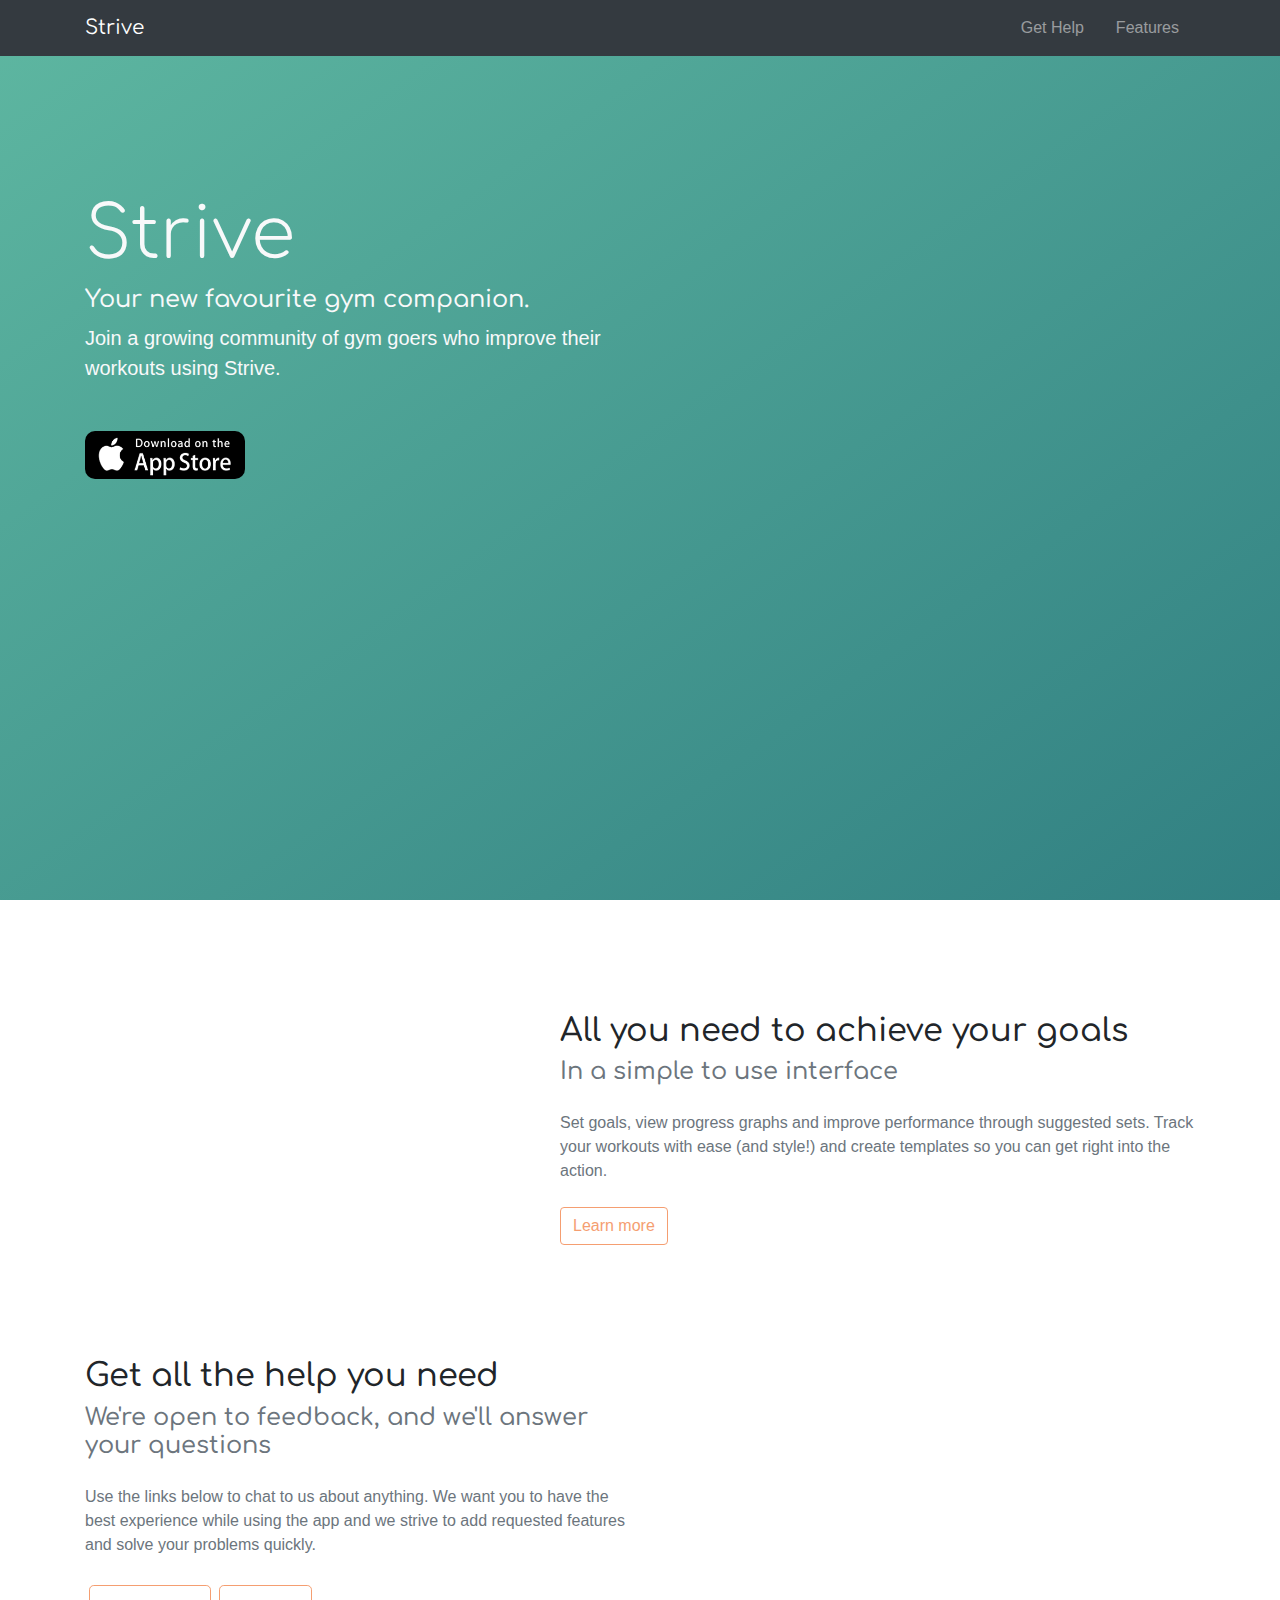
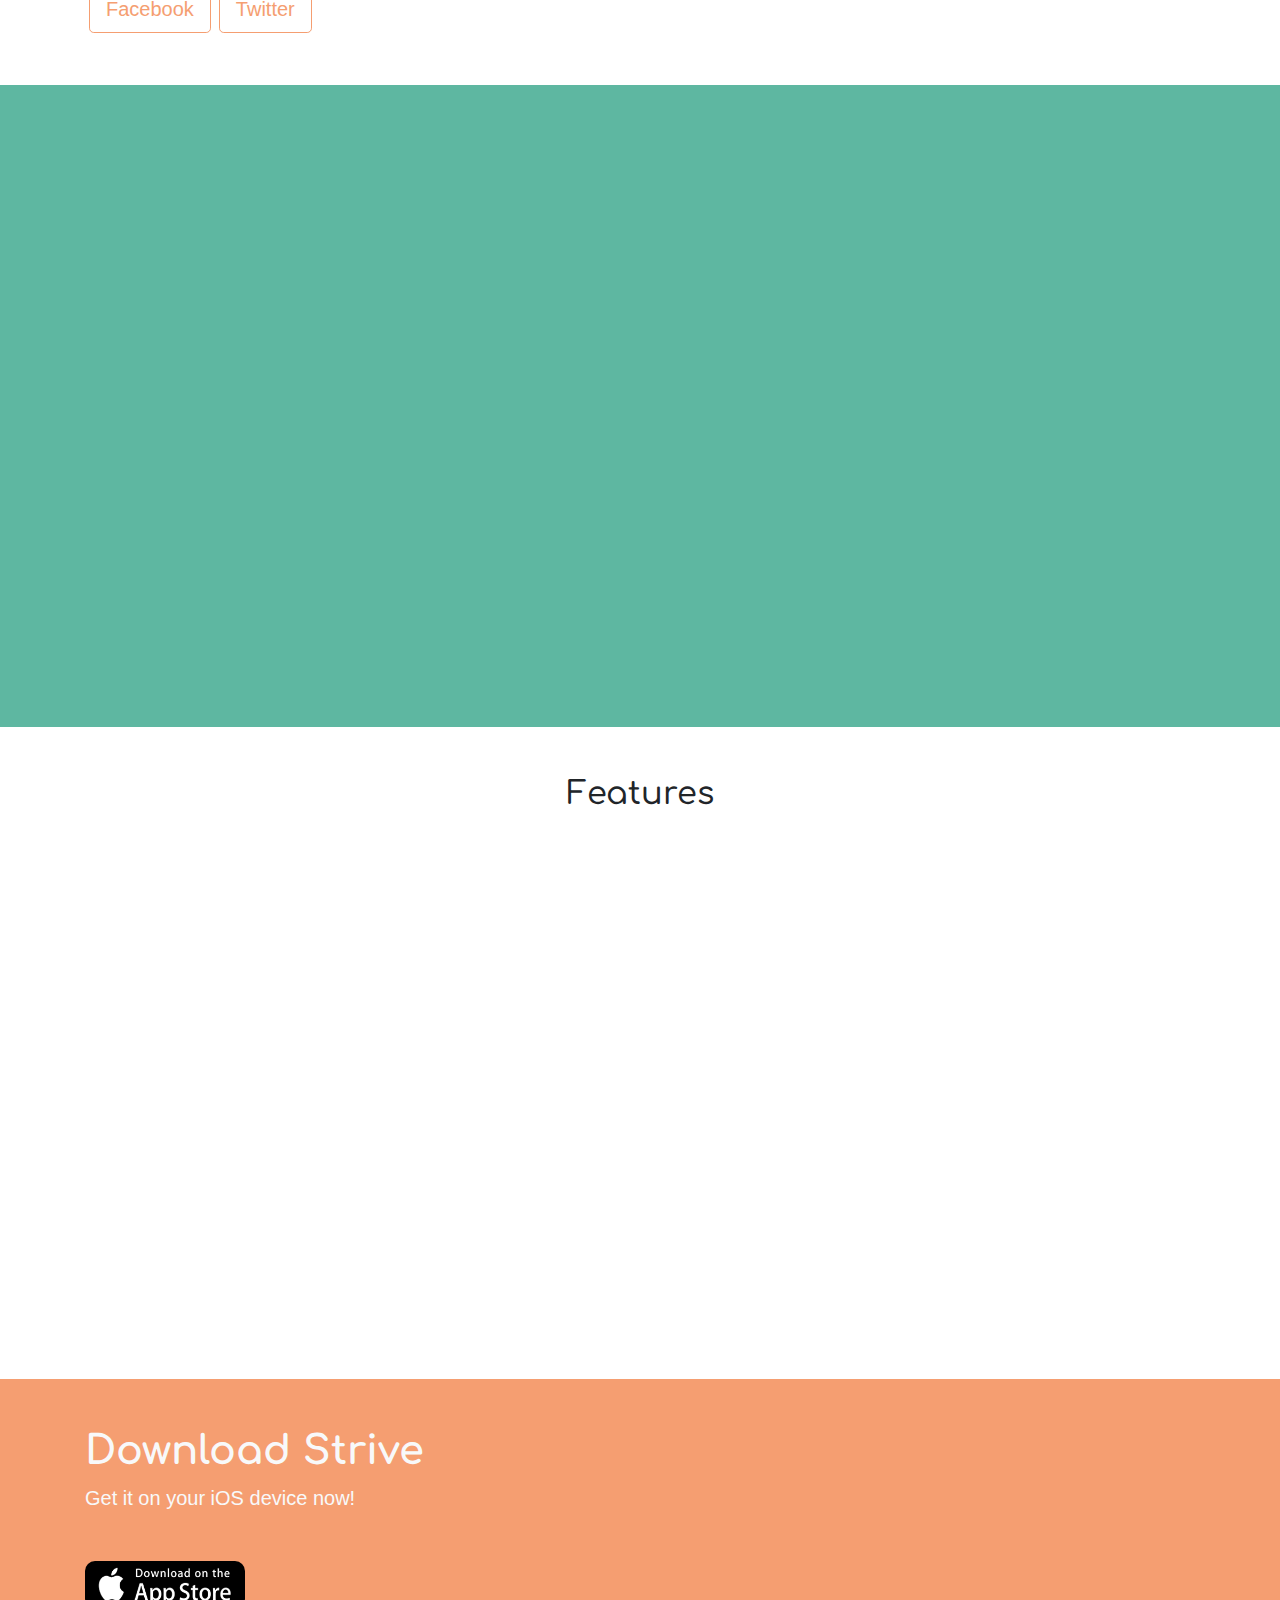
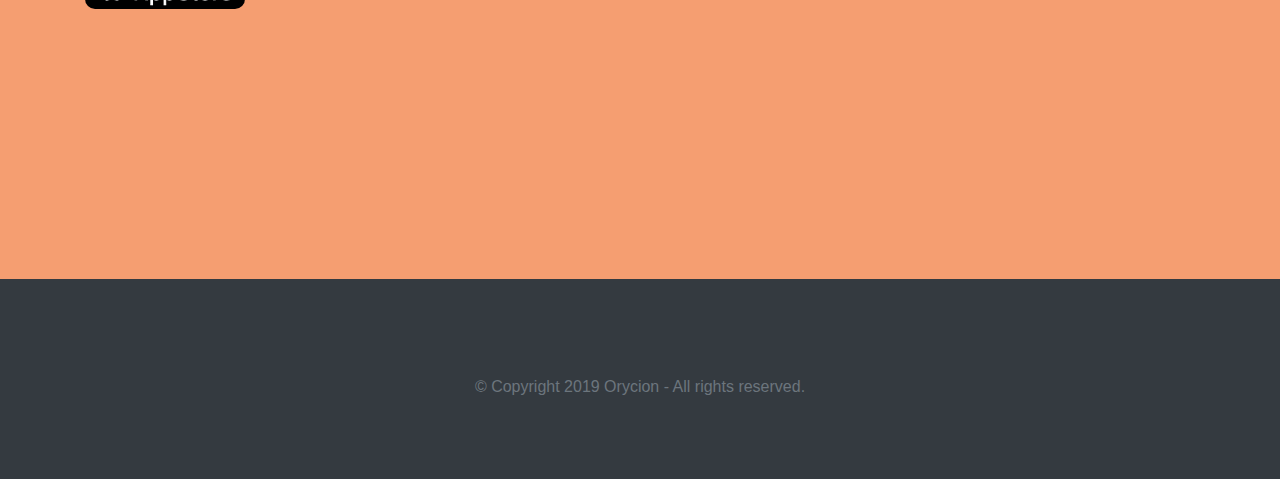
==== commit 3e2a772a: "Updates" ====
--- a/index.html
+++ b/index.html
@@ -1 +1 @@
-<!doctype html><html lang="en"><head><meta charset="utf-8"><meta name="viewport" content="width=device-width,initial-scale=1,shrink-to-fit=no"><meta name="theme-color" content="#000000"><link rel="manifest" href="/manifest.json"><link href="https://fonts.googleapis.com/css?family=Comfortaa" rel="stylesheet"><link rel="stylesheet" href="https://use.fontawesome.com/releases/v5.6.3/css/all.css" integrity="sha384-UHRtZLI+pbxtHCWp1t77Bi1L4ZtiqrqD80Kn4Z8NTSRyMA2Fd33n5dQ8lWUE00s/" crossorigin="anonymous"><title>Strive</title><script>!function(){var i=100;function n(){for(var n,t,o=document.querySelectorAll("*:not(.animate-in-done)[class^='animate-in'], *:not(.animate-in-done)[class*=' animate-in']"),e=0;e<o.length;e++)n=o[e],void 0,0<=(t=n.getBoundingClientRect()).top+i&&t.top+i<=window.innerHeight||0<=t.bottom+i&&t.bottom+i<=window.innerHeight||t.top+i<0&&t.bottom+i>window.innerHeight?(o[e].classList.remove("out-of-viewport"),o[e].classList.add("animate-in-done")):o[e].classList.add("out-of-viewport")}document.addEventListener("DOMContentLoaded",n),window.addEventListener("scroll",n)}()</script><script async src="https://www.googletagmanager.com/gtag/js?id=UA-132770025-1"></script><script>function gtag(){dataLayer.push(arguments)}window.dataLayer=window.dataLayer||[],gtag("js",new Date),gtag("config","UA-132770025-1")</script><link href="/static/css/main.9fe99595.chunk.css" rel="stylesheet"></head><body><noscript>You need to enable JavaScript to run this app.</noscript><div id="root"></div><script>!function(l){function e(e){for(var r,t,n=e[0],o=e[1],u=e[2],f=0,i=[];f<n.length;f++)t=n[f],Object.prototype.hasOwnProperty.call(p,t)&&p[t]&&i.push(p[t][0]),p[t]=0;for(r in o)Object.prototype.hasOwnProperty.call(o,r)&&(l[r]=o[r]);for(s&&s(e);i.length;)i.shift()();return c.push.apply(c,u||[]),a()}function a(){for(var e,r=0;r<c.length;r++){for(var t=c[r],n=!0,o=1;o<t.length;o++){var u=t[o];0!==p[u]&&(n=!1)}n&&(c.splice(r--,1),e=f(f.s=t[0]))}return e}var t={},p={1:0},c=[];function f(e){if(t[e])return t[e].exports;var r=t[e]={i:e,l:!1,exports:{}};return l[e].call(r.exports,r,r.exports,f),r.l=!0,r.exports}f.m=l,f.c=t,f.d=function(e,r,t){f.o(e,r)||Object.defineProperty(e,r,{enumerable:!0,get:t})},f.r=function(e){"undefined"!=typeof Symbol&&Symbol.toStringTag&&Object.defineProperty(e,Symbol.toStringTag,{value:"Module"}),Object.defineProperty(e,"__esModule",{value:!0})},f.t=function(r,e){if(1&e&&(r=f(r)),8&e)return r;if(4&e&&"object"==typeof r&&r&&r.__esModule)return r;var t=Object.create(null);if(f.r(t),Object.defineProperty(t,"default",{enumerable:!0,value:r}),2&e&&"string"!=typeof r)for(var n in r)f.d(t,n,function(e){return r[e]}.bind(null,n));return t},f.n=function(e){var r=e&&e.__esModule?function(){return e.default}:function(){return e};return f.d(r,"a",r),r},f.o=function(e,r){return Object.prototype.hasOwnProperty.call(e,r)},f.p="/";var r=this["webpackJsonpstrive-frontend"]=this["webpackJsonpstrive-frontend"]||[],n=r.push.bind(r);r.push=e,r=r.slice();for(var o=0;o<r.length;o++)e(r[o]);var s=n;a()}([])</script><script src="/static/js/2.6aa158ba.chunk.js"></script><script src="/static/js/main.6fbaeccc.chunk.js"></script></body><script src="https://code.jquery.com/jquery-3.3.1.min.js"></script><script src="https://cdnjs.cloudflare.com/ajax/libs/popper.js/1.14.3/umd/popper.min.js" integrity="sha384-ZMP7rVo3mIykV+2+9J3UJ46jBk0WLaUAdn689aCwoqbBJiSnjAK/l8WvCWPIPm49" crossorigin="anonymous"></script><script src="https://stackpath.bootstrapcdn.com/bootstrap/4.1.3/js/bootstrap.min.js" integrity="sha384-ChfqqxuZUCnJSK3+MXmPNIyE6ZbWh2IMqE241rYiqJxyMiZ6OW/JmZQ5stwEULTy" crossorigin="anonymous"></script></html>+<!doctype html><html lang="en"><head><meta charset="utf-8"><meta name="viewport" content="width=device-width,initial-scale=1,shrink-to-fit=no"><meta name="theme-color" content="#000000"><link rel="manifest" href="/manifest.json"><link href="https://fonts.googleapis.com/css?family=Comfortaa" rel="stylesheet"><link rel="stylesheet" href="https://use.fontawesome.com/releases/v5.6.3/css/all.css" integrity="sha384-UHRtZLI+pbxtHCWp1t77Bi1L4ZtiqrqD80Kn4Z8NTSRyMA2Fd33n5dQ8lWUE00s/" crossorigin="anonymous"><title>Strive</title><script>!function(){var i=100;function n(){for(var n,t,o=document.querySelectorAll("*:not(.animate-in-done)[class^='animate-in'], *:not(.animate-in-done)[class*=' animate-in']"),e=0;e<o.length;e++)n=o[e],void 0,0<=(t=n.getBoundingClientRect()).top+i&&t.top+i<=window.innerHeight||0<=t.bottom+i&&t.bottom+i<=window.innerHeight||t.top+i<0&&t.bottom+i>window.innerHeight?(o[e].classList.remove("out-of-viewport"),o[e].classList.add("animate-in-done")):o[e].classList.add("out-of-viewport")}document.addEventListener("DOMContentLoaded",n),window.addEventListener("scroll",n)}()</script><script async src="https://www.googletagmanager.com/gtag/js?id=UA-132770025-1"></script><script>function gtag(){dataLayer.push(arguments)}window.dataLayer=window.dataLayer||[],gtag("js",new Date),gtag("config","UA-132770025-1")</script><link href="/static/css/main.31a8f7fc.chunk.css" rel="stylesheet"></head><body><noscript>You need to enable JavaScript to run this app.</noscript><div id="root"></div><script>!function(l){function e(e){for(var r,t,n=e[0],o=e[1],u=e[2],f=0,i=[];f<n.length;f++)t=n[f],Object.prototype.hasOwnProperty.call(p,t)&&p[t]&&i.push(p[t][0]),p[t]=0;for(r in o)Object.prototype.hasOwnProperty.call(o,r)&&(l[r]=o[r]);for(s&&s(e);i.length;)i.shift()();return c.push.apply(c,u||[]),a()}function a(){for(var e,r=0;r<c.length;r++){for(var t=c[r],n=!0,o=1;o<t.length;o++){var u=t[o];0!==p[u]&&(n=!1)}n&&(c.splice(r--,1),e=f(f.s=t[0]))}return e}var t={},p={1:0},c=[];function f(e){if(t[e])return t[e].exports;var r=t[e]={i:e,l:!1,exports:{}};return l[e].call(r.exports,r,r.exports,f),r.l=!0,r.exports}f.m=l,f.c=t,f.d=function(e,r,t){f.o(e,r)||Object.defineProperty(e,r,{enumerable:!0,get:t})},f.r=function(e){"undefined"!=typeof Symbol&&Symbol.toStringTag&&Object.defineProperty(e,Symbol.toStringTag,{value:"Module"}),Object.defineProperty(e,"__esModule",{value:!0})},f.t=function(r,e){if(1&e&&(r=f(r)),8&e)return r;if(4&e&&"object"==typeof r&&r&&r.__esModule)return r;var t=Object.create(null);if(f.r(t),Object.defineProperty(t,"default",{enumerable:!0,value:r}),2&e&&"string"!=typeof r)for(var n in r)f.d(t,n,function(e){return r[e]}.bind(null,n));return t},f.n=function(e){var r=e&&e.__esModule?function(){return e.default}:function(){return e};return f.d(r,"a",r),r},f.o=function(e,r){return Object.prototype.hasOwnProperty.call(e,r)},f.p="/";var r=this["webpackJsonpstrive-frontend"]=this["webpackJsonpstrive-frontend"]||[],n=r.push.bind(r);r.push=e,r=r.slice();for(var o=0;o<r.length;o++)e(r[o]);var s=n;a()}([])</script><script src="/static/js/2.2c0b3bab.chunk.js"></script><script src="/static/js/main.e6e832d8.chunk.js"></script></body><script src="https://code.jquery.com/jquery-3.3.1.min.js"></script><script src="https://cdnjs.cloudflare.com/ajax/libs/popper.js/1.14.3/umd/popper.min.js" integrity="sha384-ZMP7rVo3mIykV+2+9J3UJ46jBk0WLaUAdn689aCwoqbBJiSnjAK/l8WvCWPIPm49" crossorigin="anonymous"></script><script src="https://stackpath.bootstrapcdn.com/bootstrap/4.1.3/js/bootstrap.min.js" integrity="sha384-ChfqqxuZUCnJSK3+MXmPNIyE6ZbWh2IMqE241rYiqJxyMiZ6OW/JmZQ5stwEULTy" crossorigin="anonymous"></script></html>